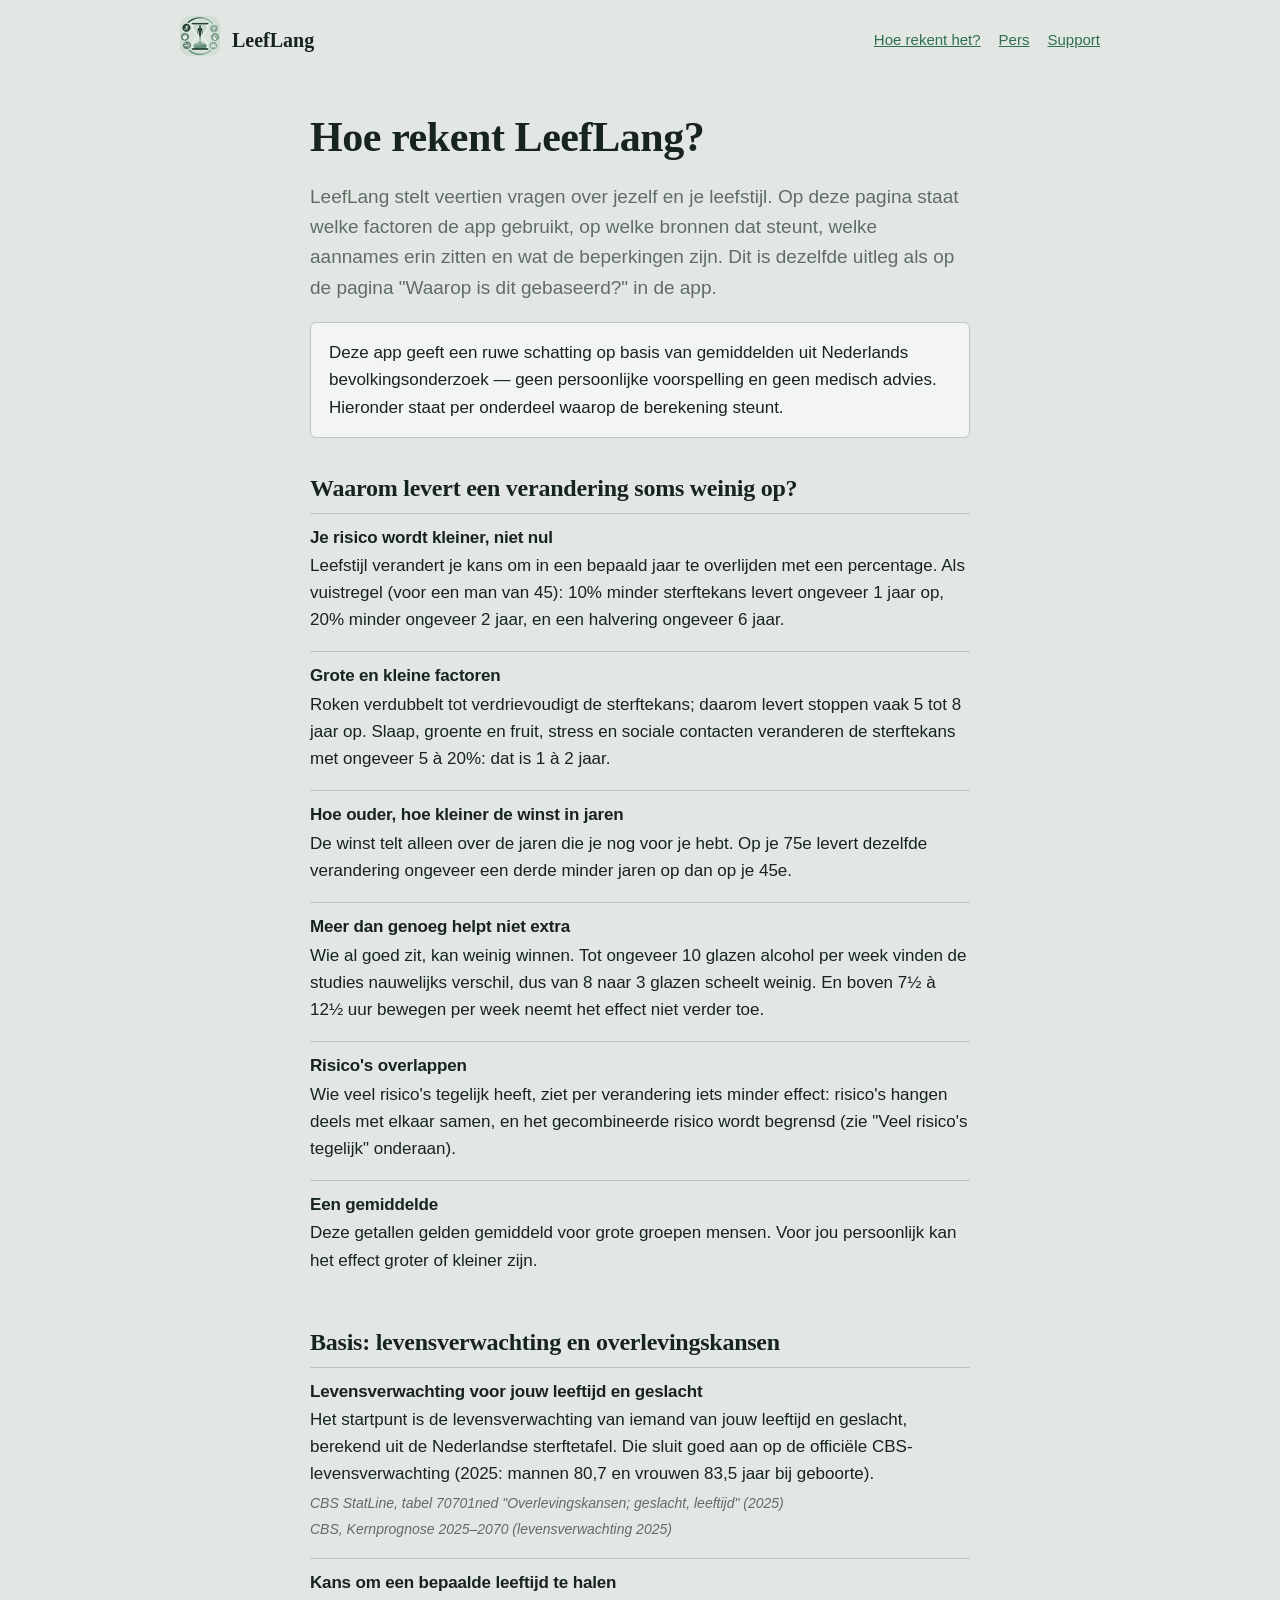
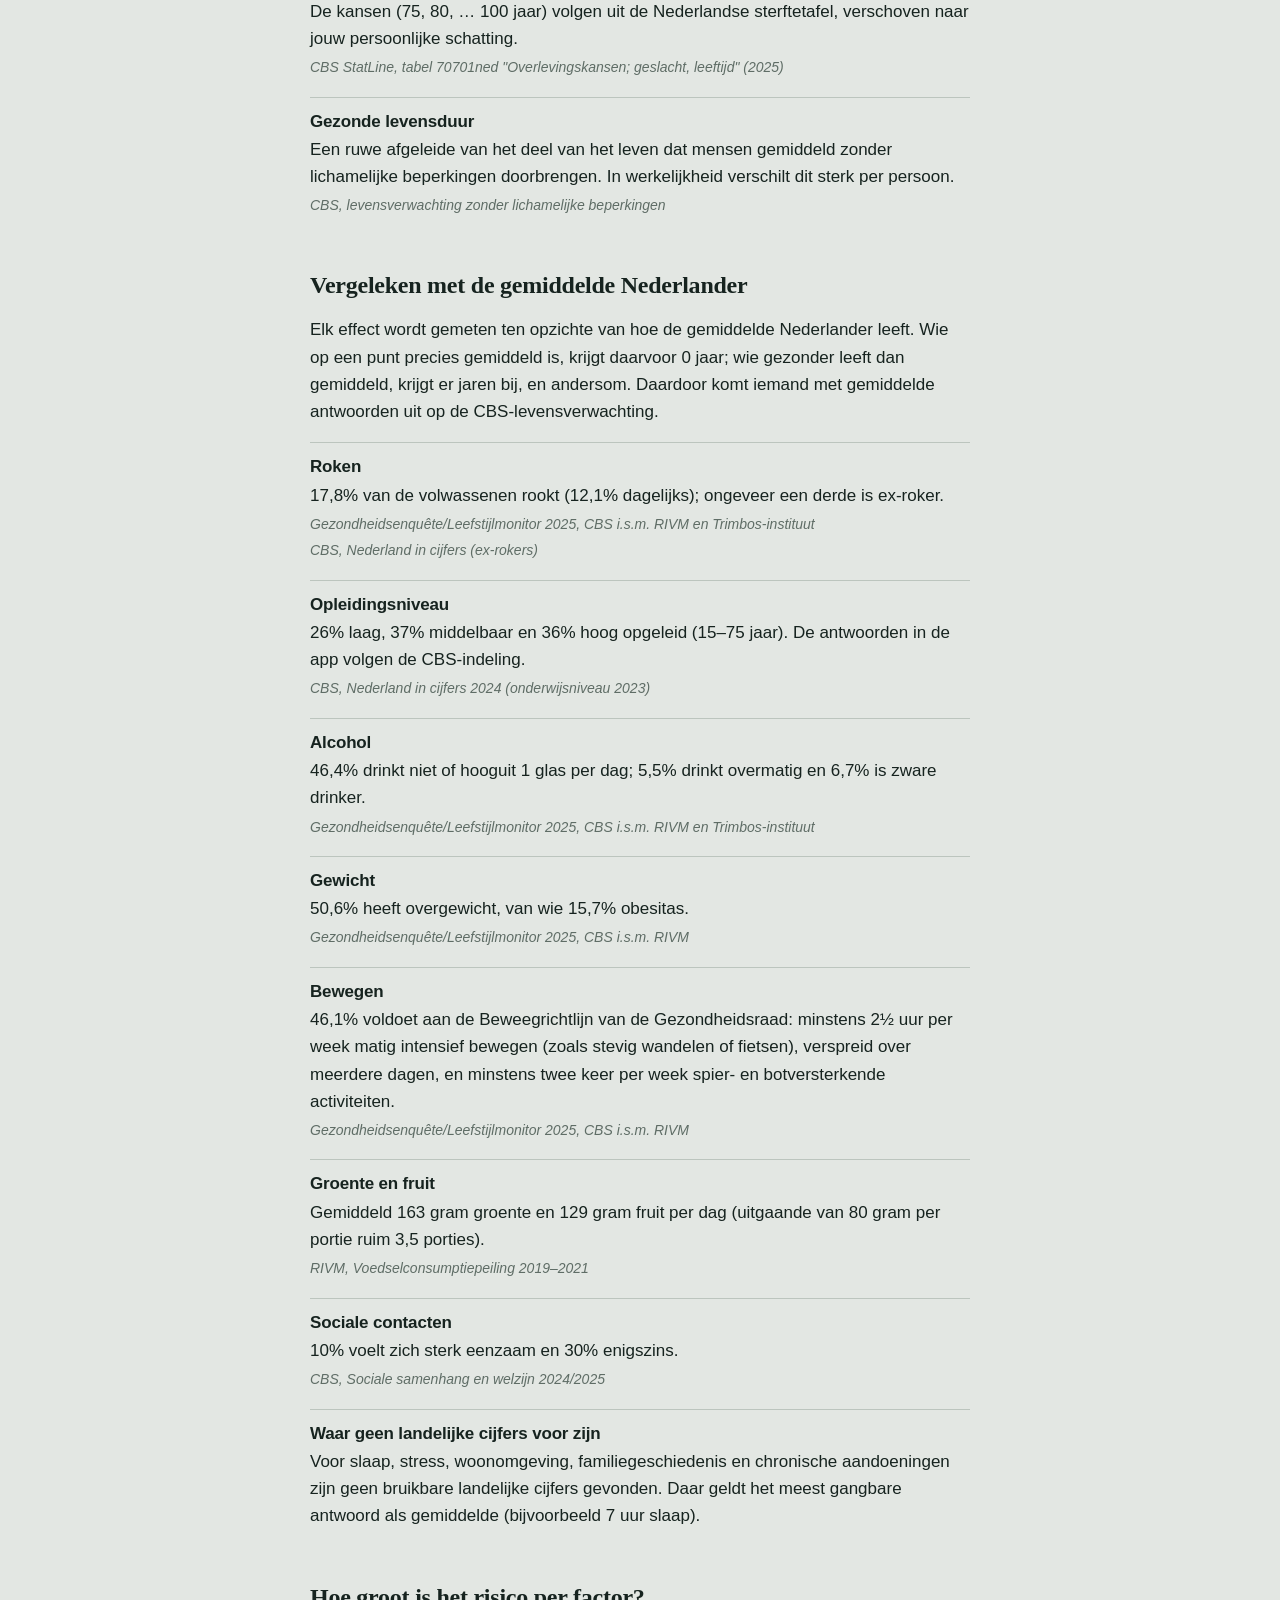
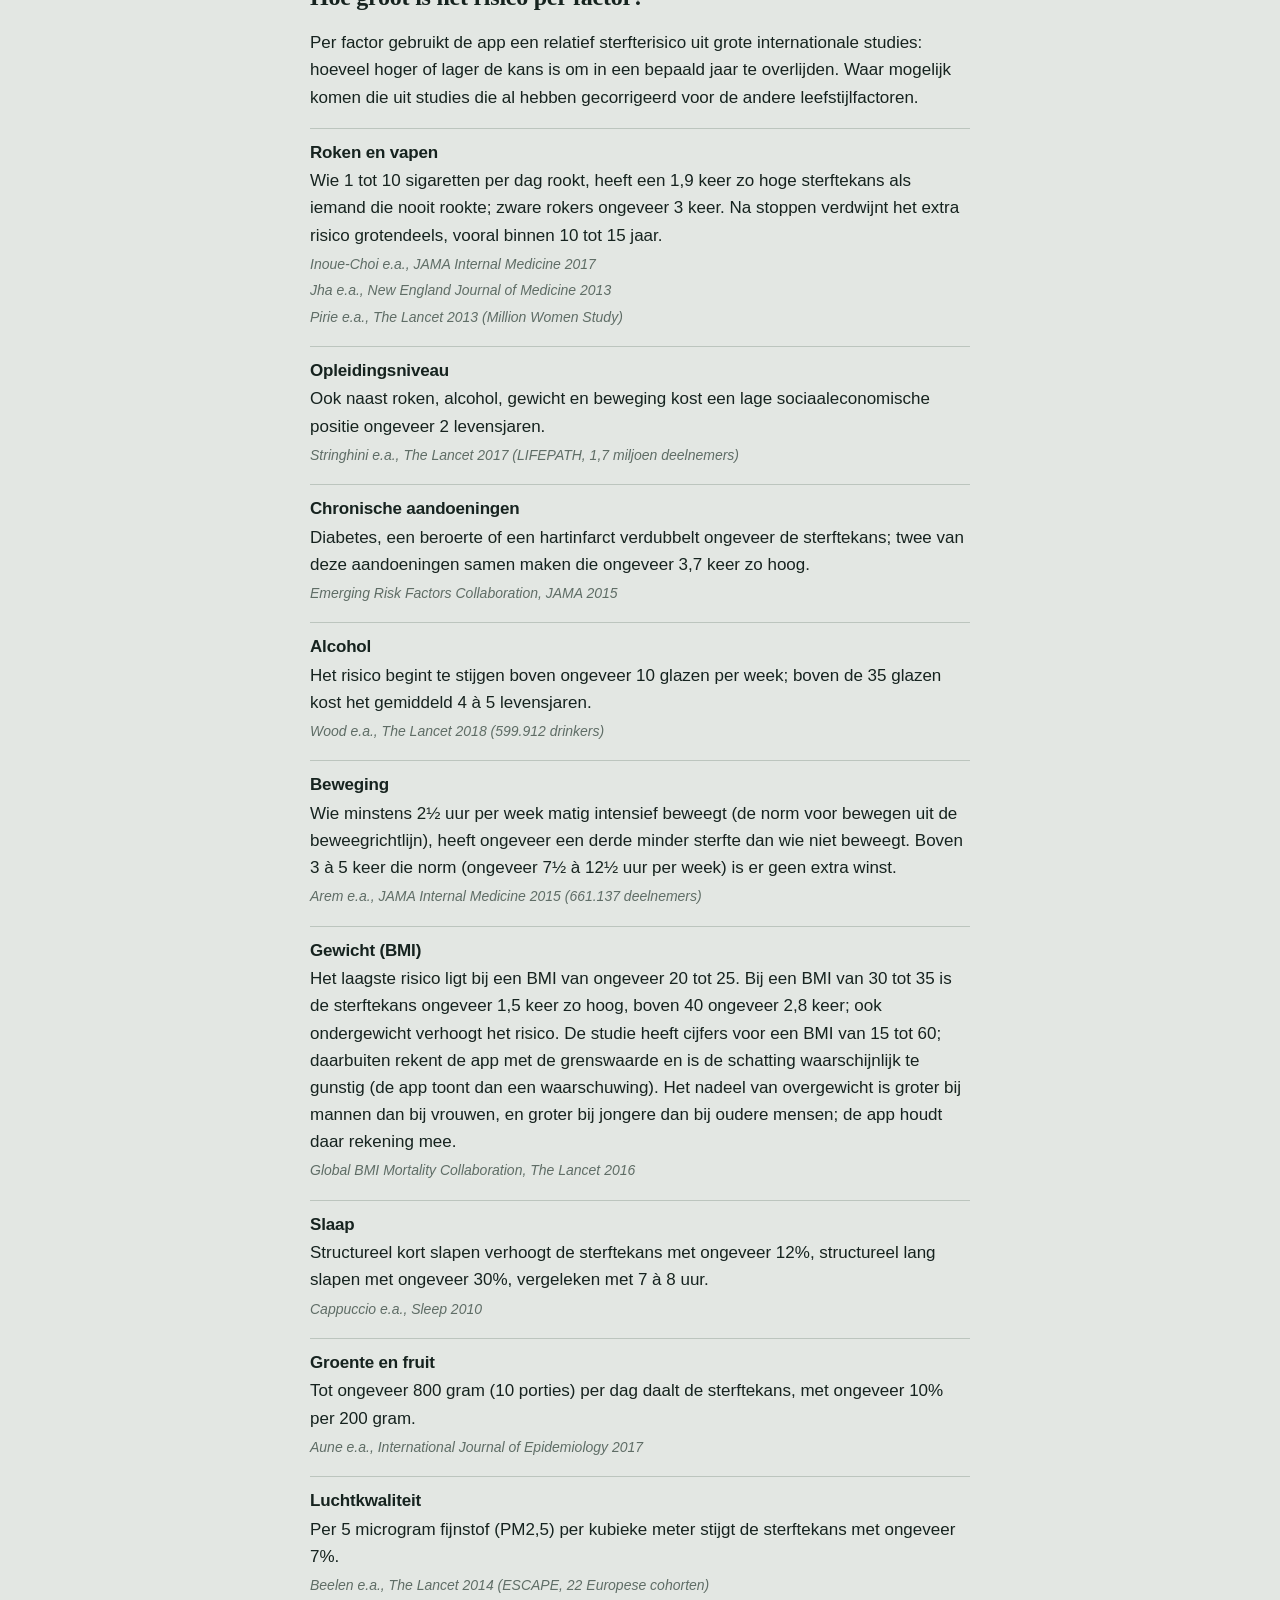
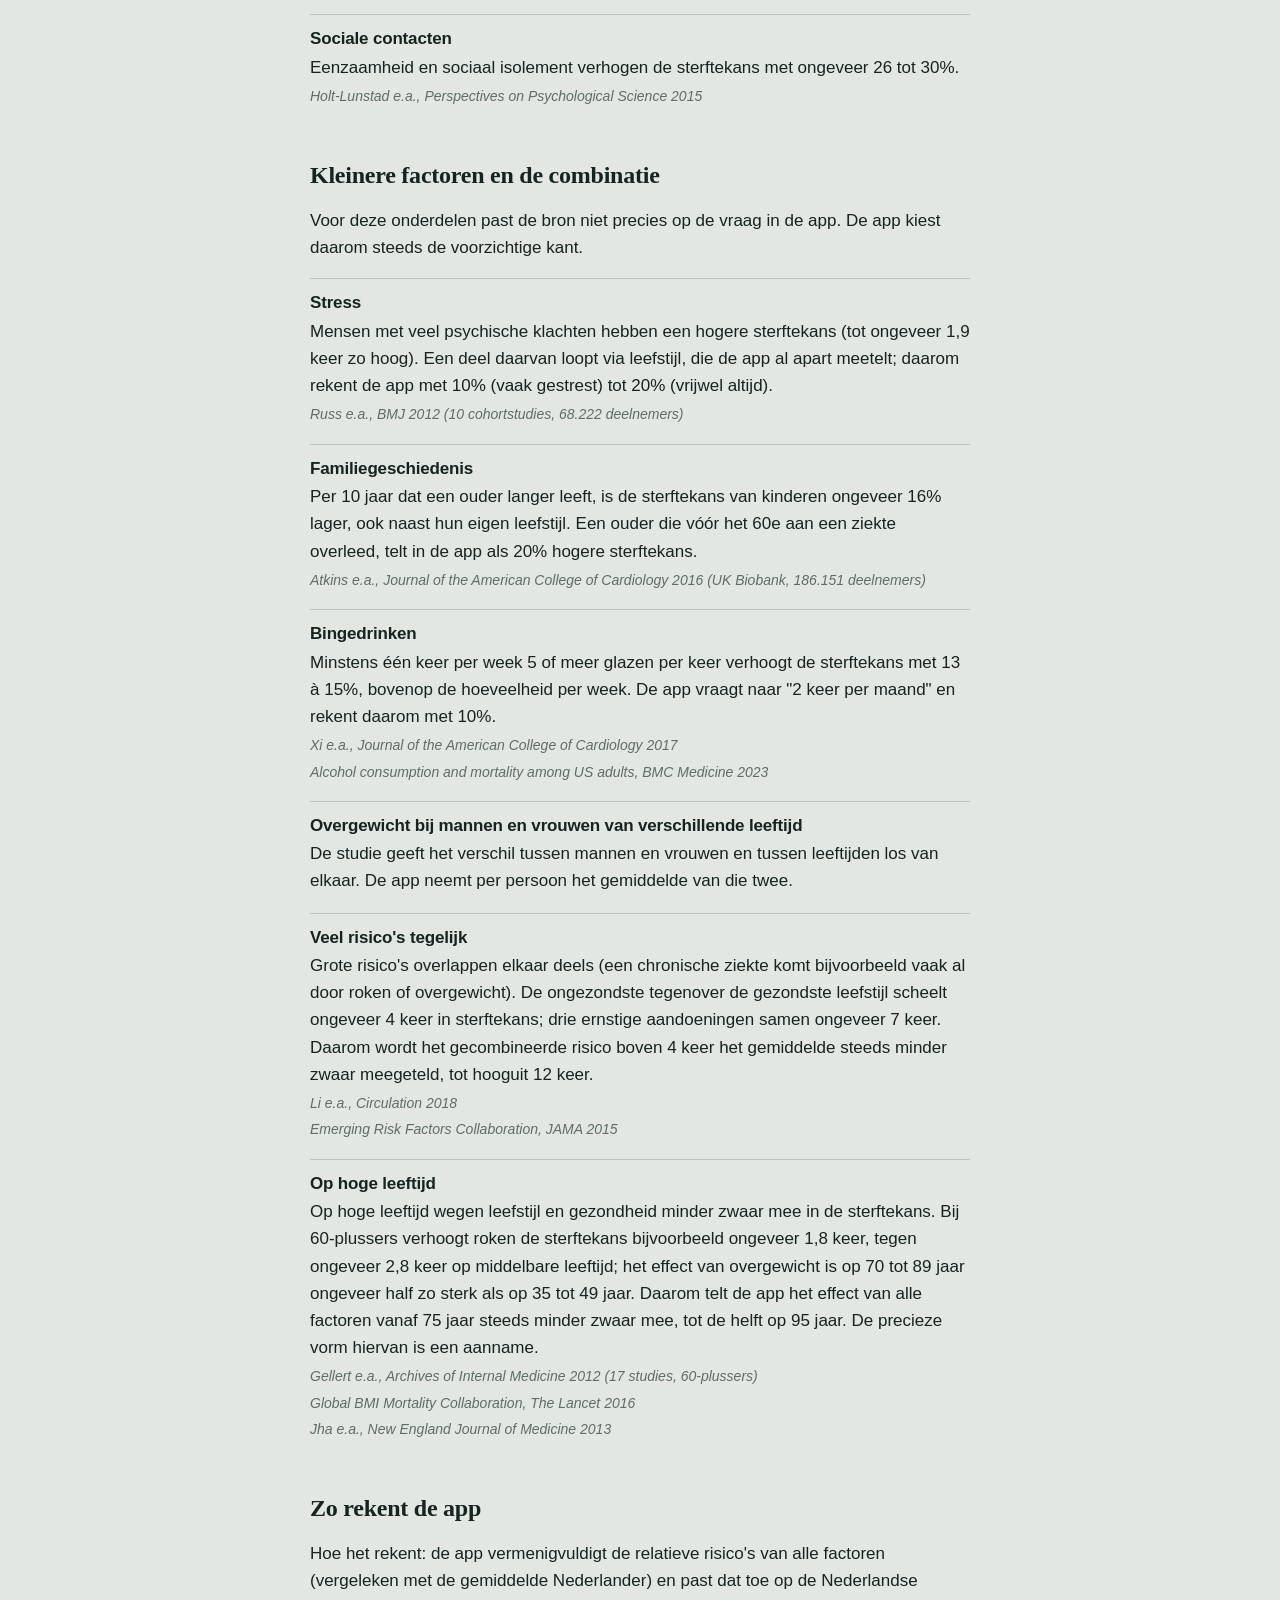
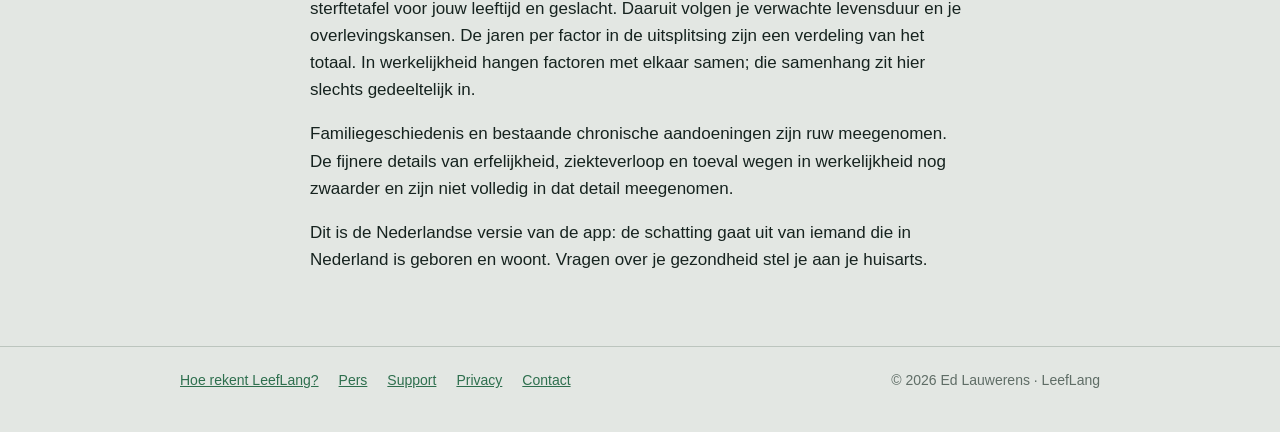
==== berekening.html @ 605c8a36 "Nieuwe getallen (leeftijdsdemping) en beelden Co-Authored-By: Claude Opus 5.5 <noreply@anthropic.com" ====
<!DOCTYPE html>
<html lang="nl">
<head>
<meta charset="utf-8">
<meta name="viewport" content="width=device-width, initial-scale=1">
<title>Hoe rekent LeefLang? — factoren, bronnen en beperkingen</title>
<meta name="description" content="Hoe LeefLang je levensduur schat: de CBS-sterftetafel, relatieve risico's uit grote studies, en de beperkingen van een schatting.">
<meta property="og:type" content="website">
<meta property="og:title" content="Hoe rekent LeefLang? — factoren, bronnen en beperkingen">
<meta property="og:description" content="Hoe LeefLang je levensduur schat: de CBS-sterftetafel, relatieve risico's uit grote studies, en de beperkingen van een schatting.">
<meta property="og:url" content="https://edlauwerens.github.io/leeflang/berekening.html">
<meta property="og:image" content="https://edlauwerens.github.io/leeflang/assets/og.png">
<meta property="og:locale" content="nl_NL">
<meta name="twitter:card" content="summary_large_image">
<link rel="icon" href="assets/favicon.png">
<link rel="apple-touch-icon" href="assets/apple-touch-icon.png">
<link rel="stylesheet" href="style.css">
<!-- Bewust zonder cookies, analyse of externe scripts. -->
</head>
<body>
<div class="wrap"><header class="top">
  <a href="./"><img src="assets/favicon.png" alt=""></a><a class="brand" href="./">LeefLang</a>
  <nav><a href="berekening.html">Hoe rekent het?</a><a href="pers.html">Pers</a><a href="https://edlauwerens.github.io/levensduur-privacy/support.html">Support</a></nav>
</header></div>

<main class="page"><div class="wrap narrow">
  <h1>Hoe rekent LeefLang?</h1>
  <p class="lead">LeefLang stelt veertien vragen over jezelf en je leefstijl. Op deze pagina staat welke factoren de app gebruikt, op welke bronnen dat steunt, welke aannames erin zitten en wat de beperkingen zijn. Dit is dezelfde uitleg als op de pagina "Waarop is dit gebaseerd?" in de app.</p>
  <div class="box">Deze app geeft een ruwe schatting op basis van gemiddelden uit Nederlands bevolkingsonderzoek — geen persoonlijke voorspelling en geen medisch advies. Hieronder staat per onderdeel waarop de berekening steunt.</div>
  
<h2>Waarom levert een verandering soms weinig op?</h2>

<div class="src"><h3>Je risico wordt kleiner, niet nul</h3><p>Leefstijl verandert je kans om in een bepaald jaar te overlijden met een percentage. Als vuistregel (voor een man van 45): 10% minder sterftekans levert ongeveer 1 jaar op, 20% minder ongeveer 2 jaar, en een halvering ongeveer 6 jaar.</p></div>
<div class="src"><h3>Grote en kleine factoren</h3><p>Roken verdubbelt tot verdrievoudigt de sterftekans; daarom levert stoppen vaak 5 tot 8 jaar op. Slaap, groente en fruit, stress en sociale contacten veranderen de sterftekans met ongeveer 5 à 20%: dat is 1 à 2 jaar.</p></div>
<div class="src"><h3>Hoe ouder, hoe kleiner de winst in jaren</h3><p>De winst telt alleen over de jaren die je nog voor je hebt. Op je 75e levert dezelfde verandering ongeveer een derde minder jaren op dan op je 45e.</p></div>
<div class="src"><h3>Meer dan genoeg helpt niet extra</h3><p>Wie al goed zit, kan weinig winnen. Tot ongeveer 10 glazen alcohol per week vinden de studies nauwelijks verschil, dus van 8 naar 3 glazen scheelt weinig. En boven 7½ à 12½ uur bewegen per week neemt het effect niet verder toe.</p></div>
<div class="src"><h3>Risico's overlappen</h3><p>Wie veel risico's tegelijk heeft, ziet per verandering iets minder effect: risico's hangen deels met elkaar samen, en het gecombineerde risico wordt begrensd (zie "Veel risico's tegelijk" onderaan).</p></div>
<div class="src"><h3>Een gemiddelde</h3><p>Deze getallen gelden gemiddeld voor grote groepen mensen. Voor jou persoonlijk kan het effect groter of kleiner zijn.</p></div>

<h2>Basis: levensverwachting en overlevingskansen</h2>

<div class="src"><h3>Levensverwachting voor jouw leeftijd en geslacht</h3><p>Het startpunt is de levensverwachting van iemand van jouw leeftijd en geslacht, berekend uit de Nederlandse sterftetafel. Die sluit goed aan op de officiële CBS-levensverwachting (2025: mannen 80,7 en vrouwen 83,5 jaar bij geboorte).</p><p class="ref">CBS StatLine, tabel 70701ned "Overlevingskansen; geslacht, leeftijd" (2025)</p><p class="ref">CBS, Kernprognose 2025–2070 (levensverwachting 2025)</p></div>
<div class="src"><h3>Kans om een bepaalde leeftijd te halen</h3><p>De kansen (75, 80, … 100 jaar) volgen uit de Nederlandse sterftetafel, verschoven naar jouw persoonlijke schatting.</p><p class="ref">CBS StatLine, tabel 70701ned "Overlevingskansen; geslacht, leeftijd" (2025)</p></div>
<div class="src"><h3>Gezonde levensduur</h3><p>Een ruwe afgeleide van het deel van het leven dat mensen gemiddeld zonder lichamelijke beperkingen doorbrengen. In werkelijkheid verschilt dit sterk per persoon.</p><p class="ref">CBS, levensverwachting zonder lichamelijke beperkingen</p></div>

<h2>Vergeleken met de gemiddelde Nederlander</h2>
<p>Elk effect wordt gemeten ten opzichte van hoe de gemiddelde Nederlander leeft. Wie op een punt precies gemiddeld is, krijgt daarvoor 0 jaar; wie gezonder leeft dan gemiddeld, krijgt er jaren bij, en andersom. Daardoor komt iemand met gemiddelde antwoorden uit op de CBS-levensverwachting.</p>
<div class="src"><h3>Roken</h3><p>17,8% van de volwassenen rookt (12,1% dagelijks); ongeveer een derde is ex-roker.</p><p class="ref">Gezondheidsenquête/Leefstijlmonitor 2025, CBS i.s.m. RIVM en Trimbos-instituut</p><p class="ref">CBS, Nederland in cijfers (ex-rokers)</p></div>
<div class="src"><h3>Opleidingsniveau</h3><p>26% laag, 37% middelbaar en 36% hoog opgeleid (15–75 jaar). De antwoorden in de app volgen de CBS-indeling.</p><p class="ref">CBS, Nederland in cijfers 2024 (onderwijsniveau 2023)</p></div>
<div class="src"><h3>Alcohol</h3><p>46,4% drinkt niet of hooguit 1 glas per dag; 5,5% drinkt overmatig en 6,7% is zware drinker.</p><p class="ref">Gezondheidsenquête/Leefstijlmonitor 2025, CBS i.s.m. RIVM en Trimbos-instituut</p></div>
<div class="src"><h3>Gewicht</h3><p>50,6% heeft overgewicht, van wie 15,7% obesitas.</p><p class="ref">Gezondheidsenquête/Leefstijlmonitor 2025, CBS i.s.m. RIVM</p></div>
<div class="src"><h3>Bewegen</h3><p>46,1% voldoet aan de Beweegrichtlijn van de Gezondheidsraad: minstens 2½ uur per week matig intensief bewegen (zoals stevig wandelen of fietsen), verspreid over meerdere dagen, en minstens twee keer per week spier- en botversterkende activiteiten.</p><p class="ref">Gezondheidsenquête/Leefstijlmonitor 2025, CBS i.s.m. RIVM</p></div>
<div class="src"><h3>Groente en fruit</h3><p>Gemiddeld 163 gram groente en 129 gram fruit per dag (uitgaande van 80 gram per portie ruim 3,5 porties).</p><p class="ref">RIVM, Voedselconsumptiepeiling 2019–2021</p></div>
<div class="src"><h3>Sociale contacten</h3><p>10% voelt zich sterk eenzaam en 30% enigszins.</p><p class="ref">CBS, Sociale samenhang en welzijn 2024/2025</p></div>
<div class="src"><h3>Waar geen landelijke cijfers voor zijn</h3><p>Voor slaap, stress, woonomgeving, familiegeschiedenis en chronische aandoeningen zijn geen bruikbare landelijke cijfers gevonden. Daar geldt het meest gangbare antwoord als gemiddelde (bijvoorbeeld 7 uur slaap).</p></div>

<h2>Hoe groot is het risico per factor?</h2>
<p>Per factor gebruikt de app een relatief sterfterisico uit grote internationale studies: hoeveel hoger of lager de kans is om in een bepaald jaar te overlijden. Waar mogelijk komen die uit studies die al hebben gecorrigeerd voor de andere leefstijlfactoren.</p>
<div class="src"><h3>Roken en vapen</h3><p>Wie 1 tot 10 sigaretten per dag rookt, heeft een 1,9 keer zo hoge sterftekans als iemand die nooit rookte; zware rokers ongeveer 3 keer. Na stoppen verdwijnt het extra risico grotendeels, vooral binnen 10 tot 15 jaar.</p><p class="ref">Inoue-Choi e.a., JAMA Internal Medicine 2017</p><p class="ref">Jha e.a., New England Journal of Medicine 2013</p><p class="ref">Pirie e.a., The Lancet 2013 (Million Women Study)</p></div>
<div class="src"><h3>Opleidingsniveau</h3><p>Ook naast roken, alcohol, gewicht en beweging kost een lage sociaaleconomische positie ongeveer 2 levensjaren.</p><p class="ref">Stringhini e.a., The Lancet 2017 (LIFEPATH, 1,7 miljoen deelnemers)</p></div>
<div class="src"><h3>Chronische aandoeningen</h3><p>Diabetes, een beroerte of een hartinfarct verdubbelt ongeveer de sterftekans; twee van deze aandoeningen samen maken die ongeveer 3,7 keer zo hoog.</p><p class="ref">Emerging Risk Factors Collaboration, JAMA 2015</p></div>
<div class="src"><h3>Alcohol</h3><p>Het risico begint te stijgen boven ongeveer 10 glazen per week; boven de 35 glazen kost het gemiddeld 4 à 5 levensjaren.</p><p class="ref">Wood e.a., The Lancet 2018 (599.912 drinkers)</p></div>
<div class="src"><h3>Beweging</h3><p>Wie minstens 2½ uur per week matig intensief beweegt (de norm voor bewegen uit de beweegrichtlijn), heeft ongeveer een derde minder sterfte dan wie niet beweegt. Boven 3 à 5 keer die norm (ongeveer 7½ à 12½ uur per week) is er geen extra winst.</p><p class="ref">Arem e.a., JAMA Internal Medicine 2015 (661.137 deelnemers)</p></div>
<div class="src"><h3>Gewicht (BMI)</h3><p>Het laagste risico ligt bij een BMI van ongeveer 20 tot 25. Bij een BMI van 30 tot 35 is de sterftekans ongeveer 1,5 keer zo hoog, boven 40 ongeveer 2,8 keer; ook ondergewicht verhoogt het risico. De studie heeft cijfers voor een BMI van 15 tot 60; daarbuiten rekent de app met de grenswaarde en is de schatting waarschijnlijk te gunstig (de app toont dan een waarschuwing). Het nadeel van overgewicht is groter bij mannen dan bij vrouwen, en groter bij jongere dan bij oudere mensen; de app houdt daar rekening mee.</p><p class="ref">Global BMI Mortality Collaboration, The Lancet 2016</p></div>
<div class="src"><h3>Slaap</h3><p>Structureel kort slapen verhoogt de sterftekans met ongeveer 12%, structureel lang slapen met ongeveer 30%, vergeleken met 7 à 8 uur.</p><p class="ref">Cappuccio e.a., Sleep 2010</p></div>
<div class="src"><h3>Groente en fruit</h3><p>Tot ongeveer 800 gram (10 porties) per dag daalt de sterftekans, met ongeveer 10% per 200 gram.</p><p class="ref">Aune e.a., International Journal of Epidemiology 2017</p></div>
<div class="src"><h3>Luchtkwaliteit</h3><p>Per 5 microgram fijnstof (PM2,5) per kubieke meter stijgt de sterftekans met ongeveer 7%.</p><p class="ref">Beelen e.a., The Lancet 2014 (ESCAPE, 22 Europese cohorten)</p></div>
<div class="src"><h3>Sociale contacten</h3><p>Eenzaamheid en sociaal isolement verhogen de sterftekans met ongeveer 26 tot 30%.</p><p class="ref">Holt-Lunstad e.a., Perspectives on Psychological Science 2015</p></div>

<h2>Kleinere factoren en de combinatie</h2>
<p>Voor deze onderdelen past de bron niet precies op de vraag in de app. De app kiest daarom steeds de voorzichtige kant.</p>
<div class="src"><h3>Stress</h3><p>Mensen met veel psychische klachten hebben een hogere sterftekans (tot ongeveer 1,9 keer zo hoog). Een deel daarvan loopt via leefstijl, die de app al apart meetelt; daarom rekent de app met 10% (vaak gestrest) tot 20% (vrijwel altijd).</p><p class="ref">Russ e.a., BMJ 2012 (10 cohortstudies, 68.222 deelnemers)</p></div>
<div class="src"><h3>Familiegeschiedenis</h3><p>Per 10 jaar dat een ouder langer leeft, is de sterftekans van kinderen ongeveer 16% lager, ook naast hun eigen leefstijl. Een ouder die vóór het 60e aan een ziekte overleed, telt in de app als 20% hogere sterftekans.</p><p class="ref">Atkins e.a., Journal of the American College of Cardiology 2016 (UK Biobank, 186.151 deelnemers)</p></div>
<div class="src"><h3>Bingedrinken</h3><p>Minstens één keer per week 5 of meer glazen per keer verhoogt de sterftekans met 13 à 15%, bovenop de hoeveelheid per week. De app vraagt naar "2 keer per maand" en rekent daarom met 10%.</p><p class="ref">Xi e.a., Journal of the American College of Cardiology 2017</p><p class="ref">Alcohol consumption and mortality among US adults, BMC Medicine 2023</p></div>
<div class="src"><h3>Overgewicht bij mannen en vrouwen van verschillende leeftijd</h3><p>De studie geeft het verschil tussen mannen en vrouwen en tussen leeftijden los van elkaar. De app neemt per persoon het gemiddelde van die twee.</p></div>
<div class="src"><h3>Veel risico's tegelijk</h3><p>Grote risico's overlappen elkaar deels (een chronische ziekte komt bijvoorbeeld vaak al door roken of overgewicht). De ongezondste tegenover de gezondste leefstijl scheelt ongeveer 4 keer in sterftekans; drie ernstige aandoeningen samen ongeveer 7 keer. Daarom wordt het gecombineerde risico boven 4 keer het gemiddelde steeds minder zwaar meegeteld, tot hooguit 12 keer.</p><p class="ref">Li e.a., Circulation 2018</p><p class="ref">Emerging Risk Factors Collaboration, JAMA 2015</p></div>
<div class="src"><h3>Op hoge leeftijd</h3><p>Op hoge leeftijd wegen leefstijl en gezondheid minder zwaar mee in de sterftekans. Bij 60-plussers verhoogt roken de sterftekans bijvoorbeeld ongeveer 1,8 keer, tegen ongeveer 2,8 keer op middelbare leeftijd; het effect van overgewicht is op 70 tot 89 jaar ongeveer half zo sterk als op 35 tot 49 jaar. Daarom telt de app het effect van alle factoren vanaf 75 jaar steeds minder zwaar mee, tot de helft op 95 jaar. De precieze vorm hiervan is een aanname.</p><p class="ref">Gellert e.a., Archives of Internal Medicine 2012 (17 studies, 60-plussers)</p><p class="ref">Global BMI Mortality Collaboration, The Lancet 2016</p><p class="ref">Jha e.a., New England Journal of Medicine 2013</p></div>
  <h2>Zo rekent de app</h2>
  <p>Hoe het rekent: de app vermenigvuldigt de relatieve risico's van alle factoren (vergeleken met de gemiddelde Nederlander) en past dat toe op de Nederlandse sterftetafel voor jouw leeftijd en geslacht. Daaruit volgen je verwachte levensduur en je overlevingskansen. De jaren per factor in de uitsplitsing zijn een verdeling van het totaal. In werkelijkheid hangen factoren met elkaar samen; die samenhang zit hier slechts gedeeltelijk in.</p>
  <p>Familiegeschiedenis en bestaande chronische aandoeningen zijn ruw meegenomen. De fijnere details van erfelijkheid, ziekteverloop en toeval wegen in werkelijkheid nog zwaarder en zijn niet volledig in dat detail meegenomen.</p>
  <p>Dit is de Nederlandse versie van de app: de schatting gaat uit van iemand die in Nederland is geboren en woont. Vragen over je gezondheid stel je aan je huisarts.</p>
</div></main>
<footer><div class="wrap">
  <a href="berekening.html">Hoe rekent LeefLang?</a>
  <a href="pers.html">Pers</a>
  <a href="https://edlauwerens.github.io/levensduur-privacy/support.html">Support</a>
  <a href="https://edlauwerens.github.io/levensduur-privacy/">Privacy</a>
  <a href="mailto:edsoftinfo@icloud.com">Contact</a>
  <span class="copy">© 2026 Ed Lauwerens · LeefLang</span>
</div></footer>
</body>
</html>
---- style.css ----
:root{--paper:#E3E7E3;--surface:#F3F5F2;--ink:#16231F;--muted:#5F6D66;--line:#BCC5BE;--gain:#2E6F4E;--lived:#1F4D38;--on-dark:#E3E7E3;--on-dark-muted:#A9C4B5}
@media (prefers-color-scheme:dark){:root{--paper:#16231F;--surface:#1D2C27;--ink:#E3E7E3;--muted:#A9B6AF;--line:#34463F;--gain:#7FC0A0;--lived:#163A2A}}
*{box-sizing:border-box}
html,body{margin:0;background:var(--paper);color:var(--ink)}
body{font-family:-apple-system,BlinkMacSystemFont,"Helvetica Neue",Roboto,Arial,sans-serif;font-size:17px;line-height:1.6}
a{color:var(--gain)}
h1,h2,h3{font-family:Georgia,"Noto Serif",serif;font-weight:600;letter-spacing:-.01em;line-height:1.2}
.wrap{max-width:960px;margin:0 auto;padding:0 20px}
.narrow{max-width:700px}
header.top{display:flex;align-items:center;gap:12px;padding:16px 0}
header.top img{width:40px;height:40px;border-radius:10px}
header.top a.brand{font-family:Georgia,serif;font-weight:600;font-size:20px;color:var(--ink);text-decoration:none}
header.top nav{margin-left:auto;display:flex;gap:18px;font-size:15px}
header.top nav a{white-space:nowrap}
@media (max-width:480px){header.top{flex-wrap:wrap;row-gap:6px}header.top nav{margin-left:0;width:100%;gap:16px;font-size:14px}}
.hero{background:var(--lived);color:var(--on-dark)}
.hero .wrap{display:grid;grid-template-columns:1.1fr .9fr;gap:40px;align-items:center;padding-top:56px;padding-bottom:56px}
.hero h1{font-size:clamp(36px,6vw,58px);margin:0 0 10px;color:var(--on-dark)}
.hero p.lede{font-size:20px;color:var(--on-dark-muted);margin:0 0 26px;max-width:32ch}
.hero img.logo{width:92px;height:92px;border-radius:22px;margin-bottom:18px}
.hero .phone{justify-self:center;width:min(300px,100%);border-radius:28px;box-shadow:0 20px 50px rgba(0,0,0,.35)}
.btn{display:inline-block;background:var(--on-dark);color:var(--lived);font-weight:600;padding:14px 22px;border-radius:12px;text-decoration:none}
.btn.soon{background:transparent;color:var(--on-dark);border:1.5px solid var(--on-dark-muted);cursor:default}
.note{font-size:14px;color:var(--on-dark-muted);margin-top:12px}
section.features .wrap{padding-top:56px;padding-bottom:24px}
.feature{display:grid;grid-template-columns:1fr 1fr;gap:40px;align-items:center;margin-bottom:56px}
.feature:nth-child(even) .shot{order:-1}
.feature h2{font-size:30px;margin:0 0 10px}
.feature p{color:var(--muted);margin:0}
.feature .shot{justify-self:center;width:min(280px,100%);border-radius:24px;box-shadow:0 12px 36px rgba(22,35,31,.18)}
.band{background:var(--surface);border-top:1px solid var(--line);border-bottom:1px solid var(--line)}
.band .wrap{padding-top:40px;padding-bottom:40px}
.band h2{margin-top:0}
.grid3{display:grid;grid-template-columns:repeat(3,1fr);gap:24px}
.grid3 h3{margin:0 0 6px;font-size:19px}
.grid3 p{margin:0;color:var(--muted);font-size:16px}
main.page{padding:24px 0 56px}
main.page h1{font-size:clamp(30px,5vw,42px);margin:8px 0 12px}
main.page h2{font-size:24px;margin:36px 0 10px}
.lead{font-size:19px;color:var(--muted)}
.src{border-top:1px solid var(--line);padding:14px 0}
.src h3{font-family:inherit;font-size:17px;margin:0 0 4px}
.src p{margin:0 0 4px}
.src .ref{font-size:14px;color:var(--muted);font-style:italic}
.box{background:var(--surface);border:1px solid var(--line);border-radius:6px;padding:16px 18px;margin:18px 0}
table.facts{border-collapse:collapse;width:100%}
table.facts td{border-top:1px solid var(--line);padding:9px 8px 9px 0;vertical-align:top}
table.facts td:first-child{color:var(--muted);width:38%}
.downloads{display:grid;grid-template-columns:repeat(auto-fill,minmax(150px,1fr));gap:16px;margin-top:12px}
.downloads a{display:block;text-decoration:none;color:var(--ink);font-size:14px}
.downloads img{width:100%;border-radius:12px;border:1px solid var(--line);background:var(--surface)}
footer{border-top:1px solid var(--line);color:var(--muted);font-size:14px}
footer .wrap{padding-top:22px;padding-bottom:40px;display:flex;flex-wrap:wrap;gap:8px 20px}
footer .copy{margin-left:auto}
@media (max-width:760px){
  header.top nav{gap:12px;font-size:14px}
  .hero .wrap{grid-template-columns:1fr;padding-top:36px;padding-bottom:40px}
  .hero .phone{width:min(240px,80%)}
  .feature{grid-template-columns:1fr;gap:20px}
  .feature:nth-child(even) .shot{order:0}
  .grid3{grid-template-columns:1fr}
  footer .copy{margin-left:0}
}
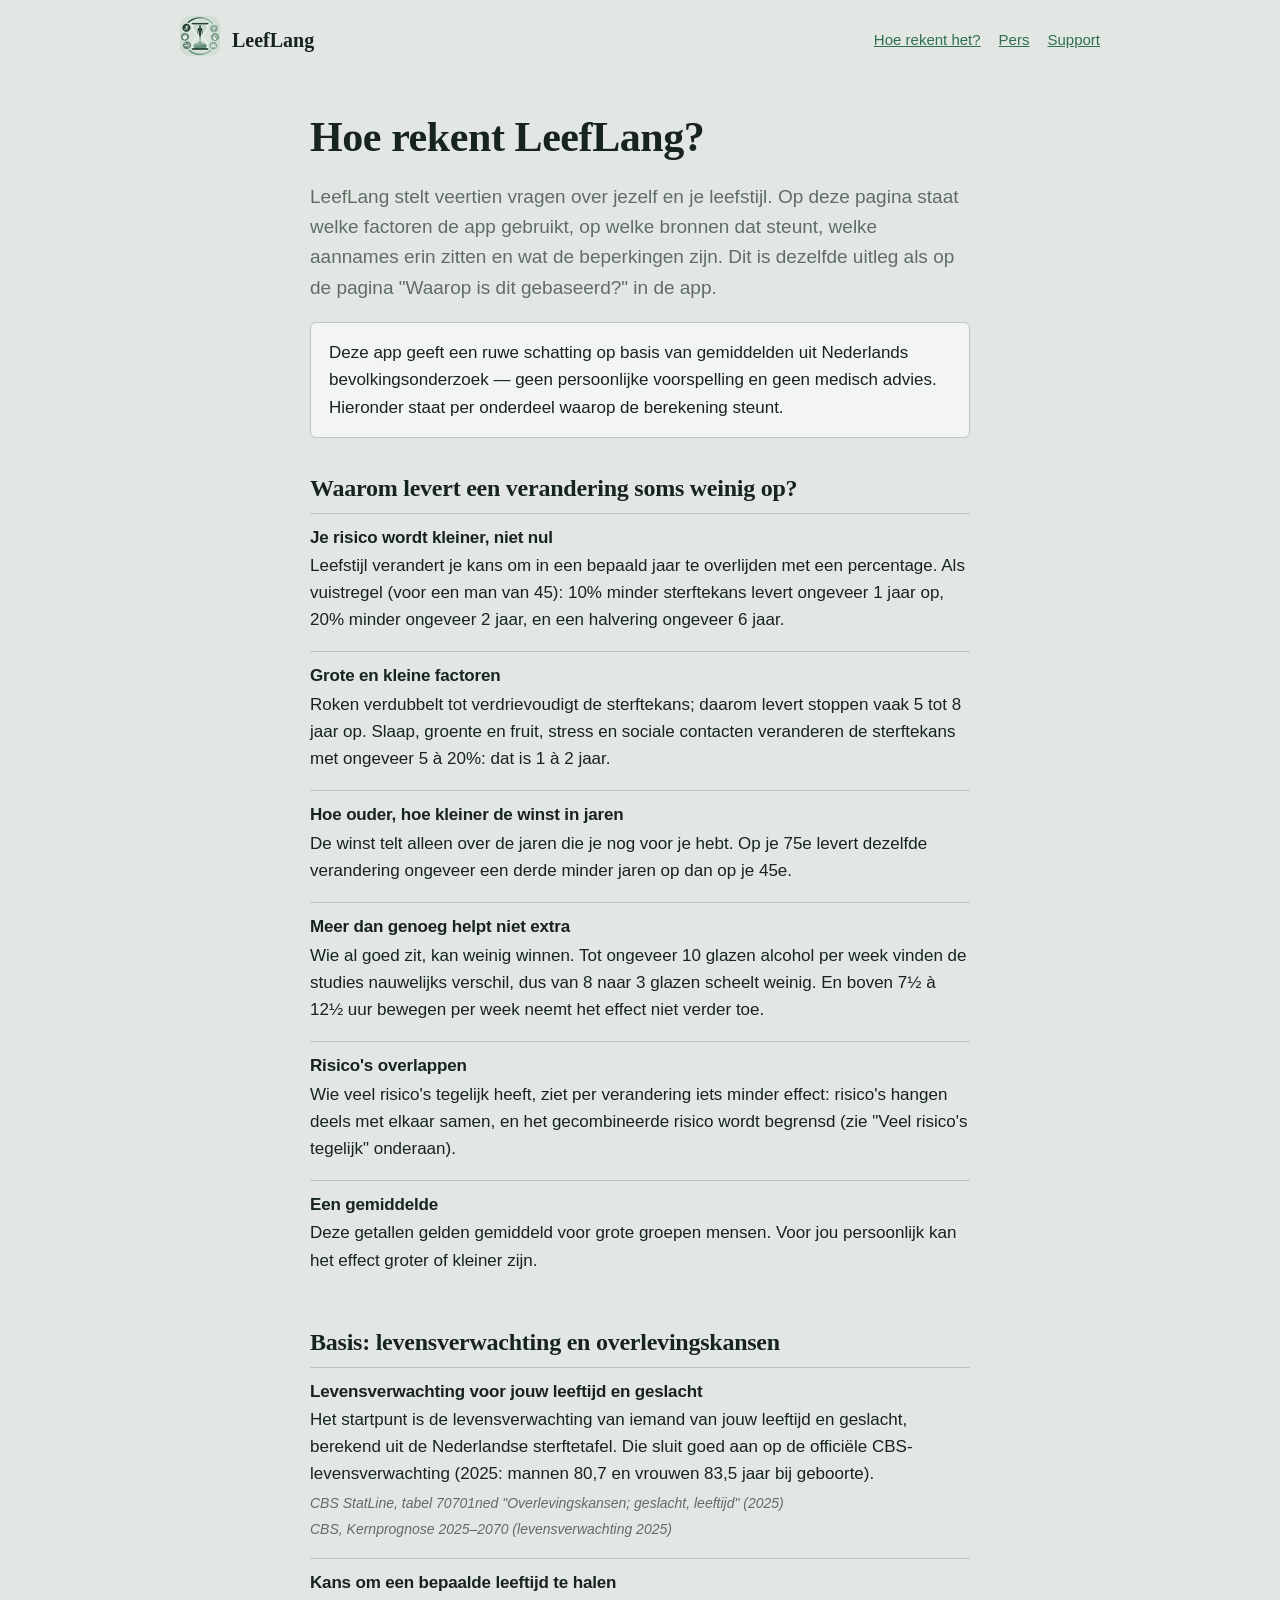
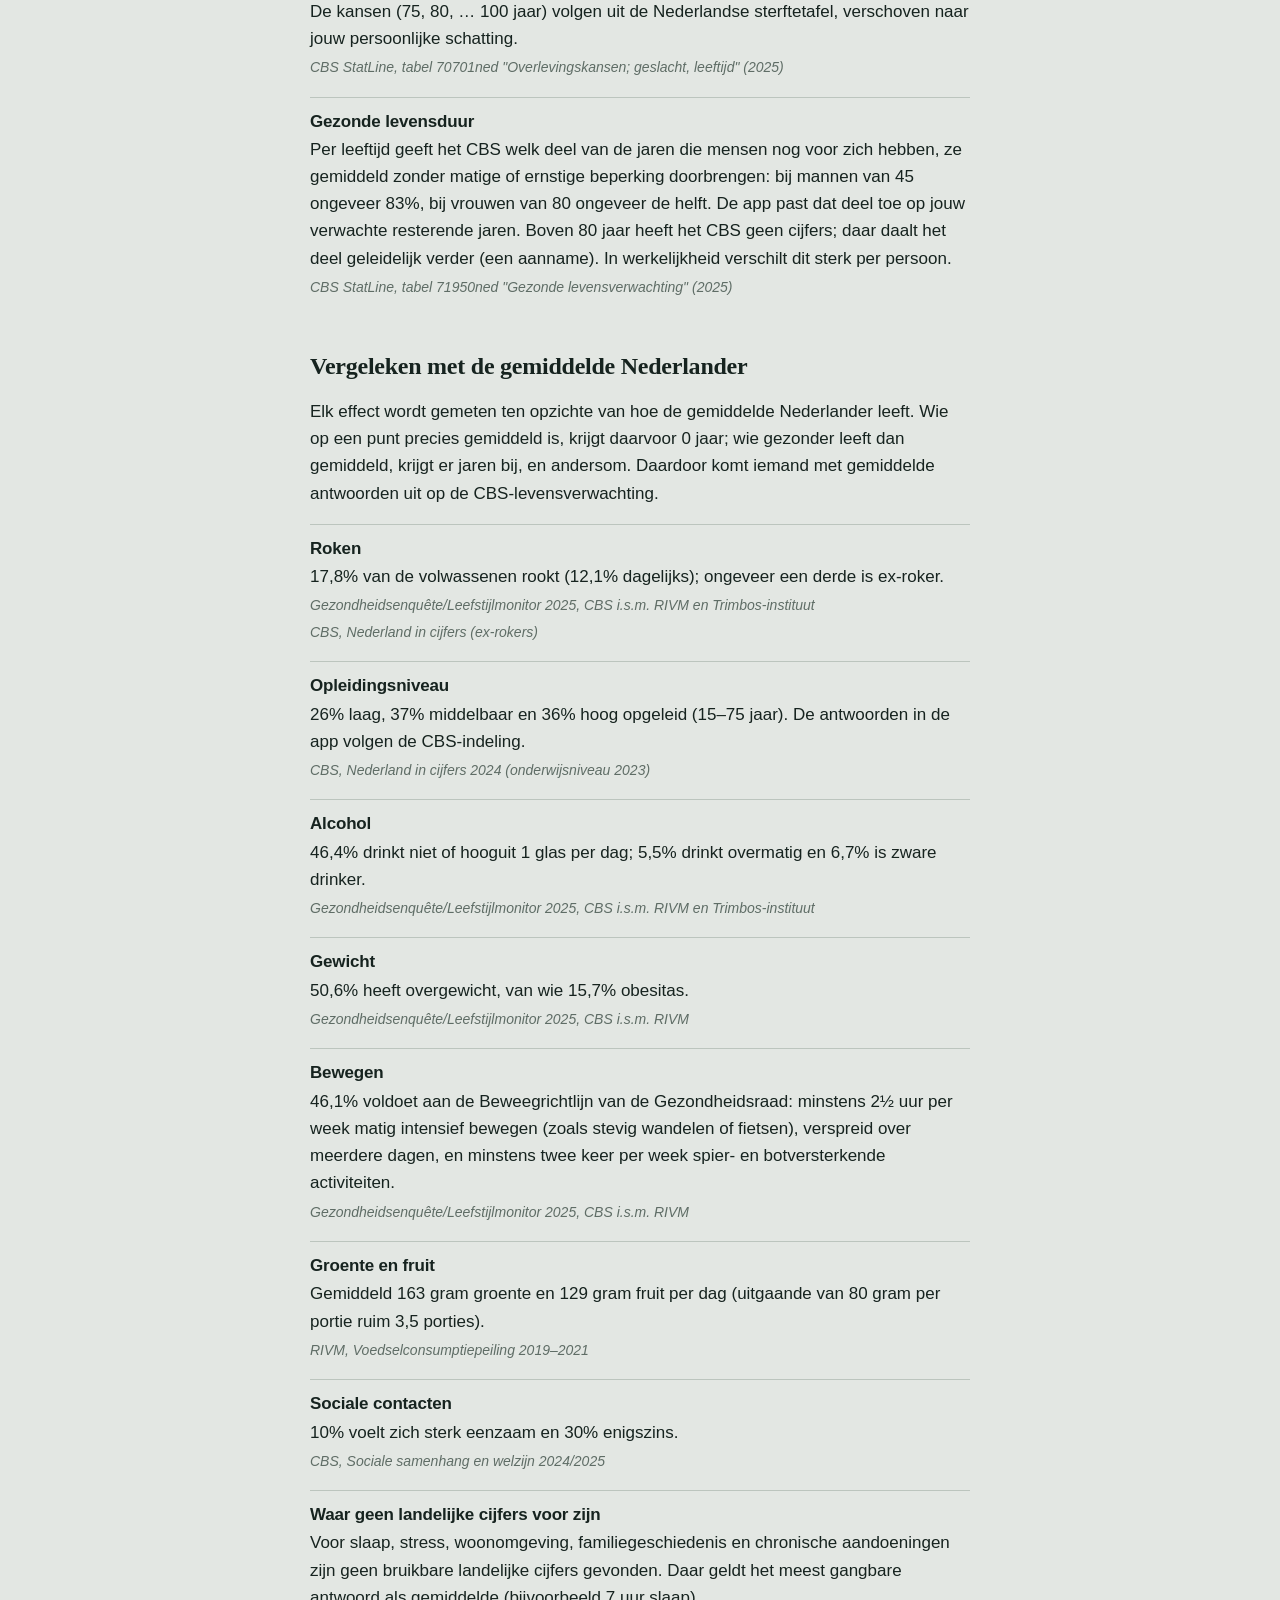
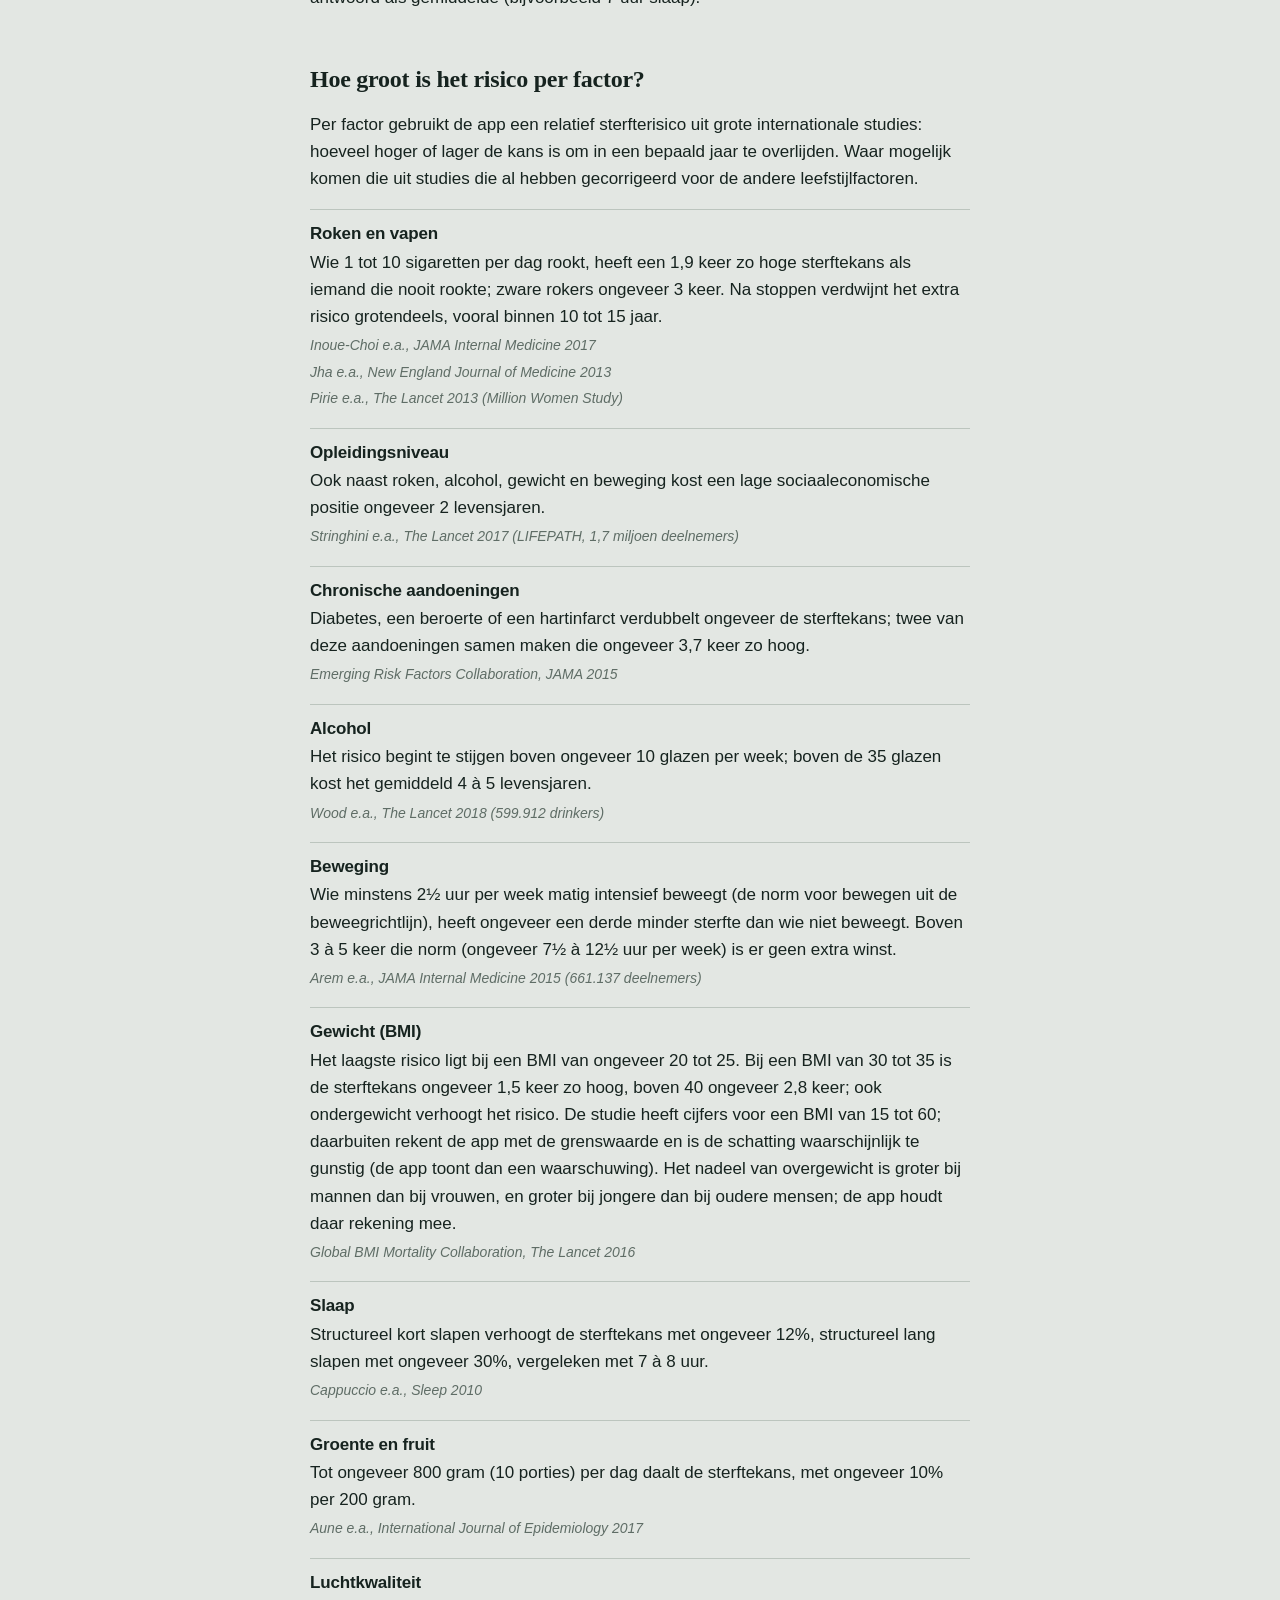
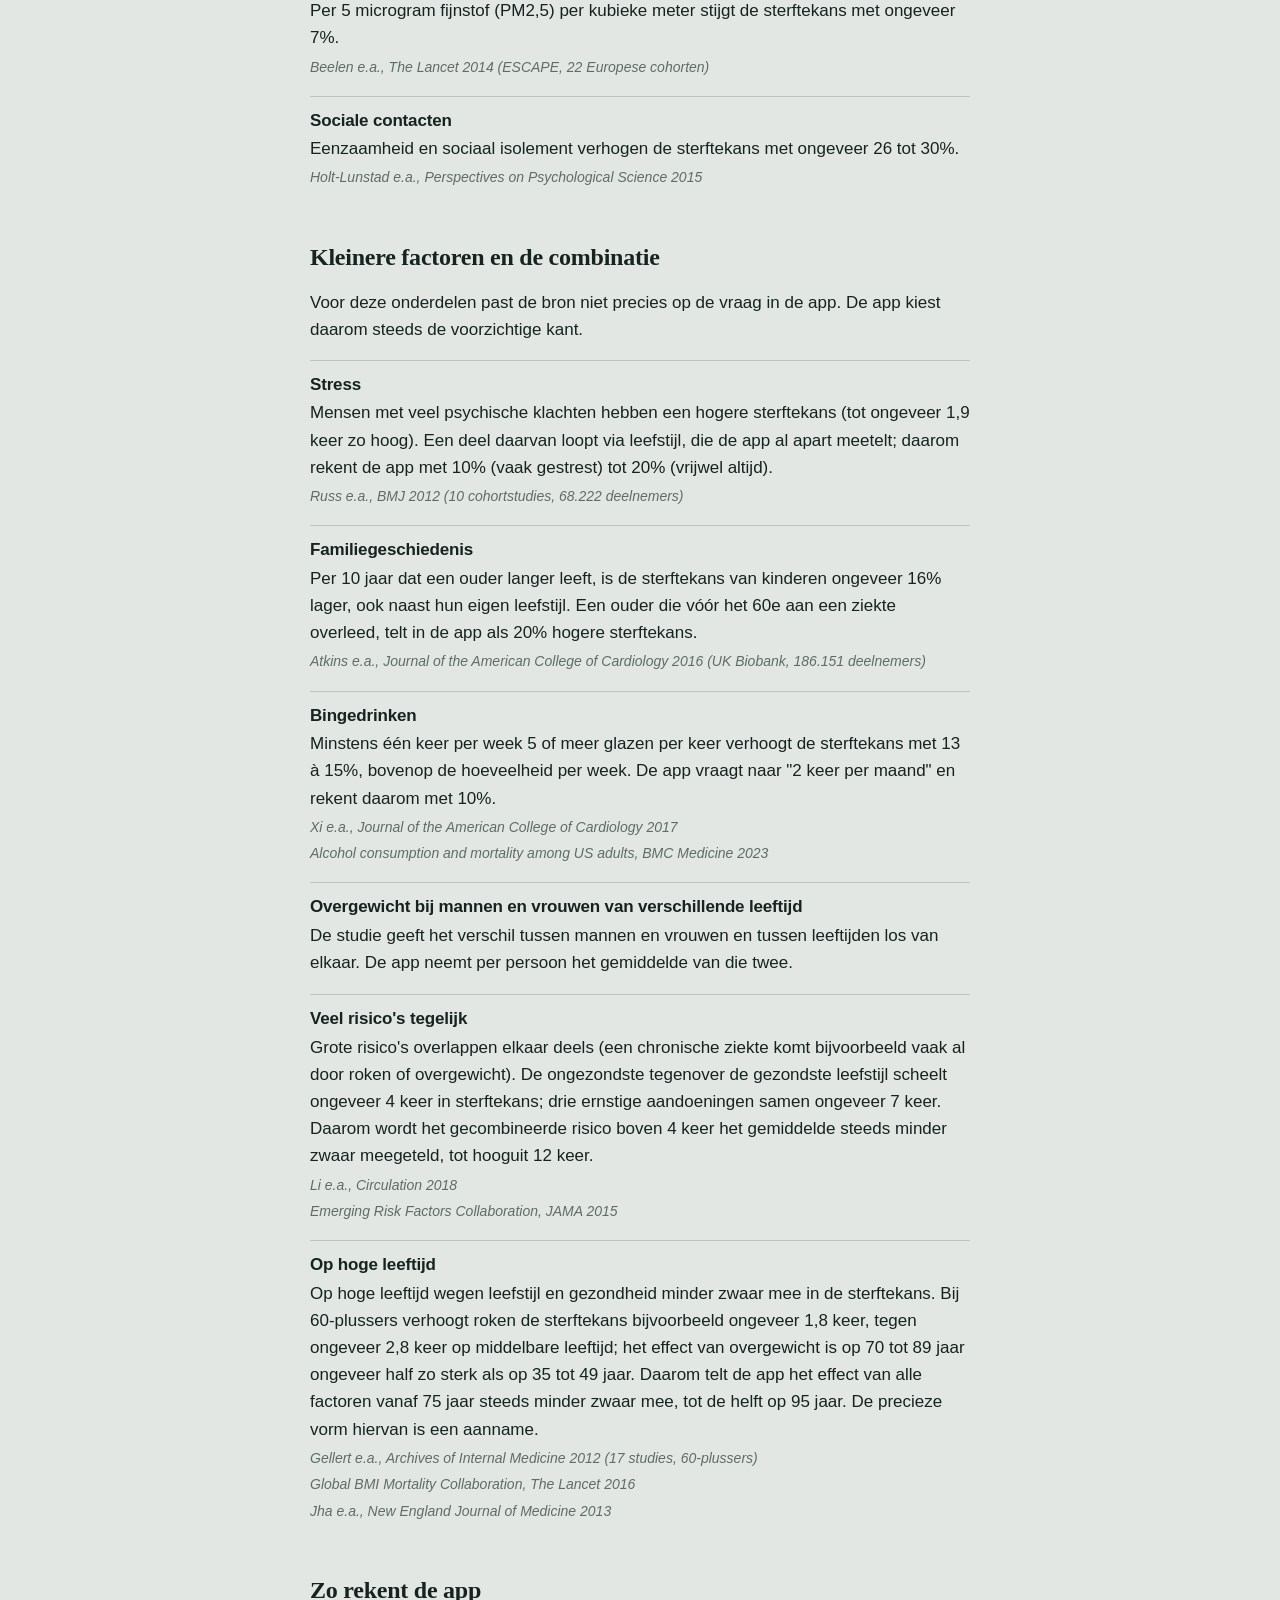
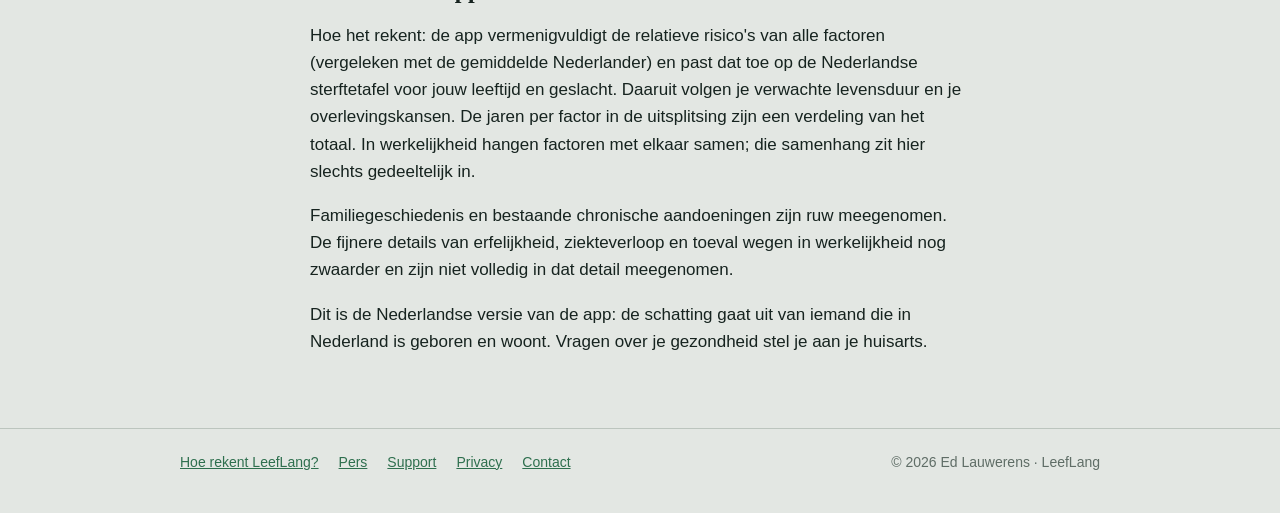
==== commit ad64f534: "Rekenpagina: gezonde levensduur per leeftijd Co-Authored-By: Claude Opus 5.5 <noreply@anthropic.com>" ====
--- a/berekening.html
+++ b/berekening.html
@@ -41,7 +41,7 @@
 
 <div class="src"><h3>Levensverwachting voor jouw leeftijd en geslacht</h3><p>Het startpunt is de levensverwachting van iemand van jouw leeftijd en geslacht, berekend uit de Nederlandse sterftetafel. Die sluit goed aan op de officiële CBS-levensverwachting (2025: mannen 80,7 en vrouwen 83,5 jaar bij geboorte).</p><p class="ref">CBS StatLine, tabel 70701ned "Overlevingskansen; geslacht, leeftijd" (2025)</p><p class="ref">CBS, Kernprognose 2025–2070 (levensverwachting 2025)</p></div>
 <div class="src"><h3>Kans om een bepaalde leeftijd te halen</h3><p>De kansen (75, 80, … 100 jaar) volgen uit de Nederlandse sterftetafel, verschoven naar jouw persoonlijke schatting.</p><p class="ref">CBS StatLine, tabel 70701ned "Overlevingskansen; geslacht, leeftijd" (2025)</p></div>
-<div class="src"><h3>Gezonde levensduur</h3><p>Een ruwe afgeleide van het deel van het leven dat mensen gemiddeld zonder lichamelijke beperkingen doorbrengen. In werkelijkheid verschilt dit sterk per persoon.</p><p class="ref">CBS, levensverwachting zonder lichamelijke beperkingen</p></div>
+<div class="src"><h3>Gezonde levensduur</h3><p>Per leeftijd geeft het CBS welk deel van de jaren die mensen nog voor zich hebben, ze gemiddeld zonder matige of ernstige beperking doorbrengen: bij mannen van 45 ongeveer 83%, bij vrouwen van 80 ongeveer de helft. De app past dat deel toe op jouw verwachte resterende jaren. Boven 80 jaar heeft het CBS geen cijfers; daar daalt het deel geleidelijk verder (een aanname). In werkelijkheid verschilt dit sterk per persoon.</p><p class="ref">CBS StatLine, tabel 71950ned "Gezonde levensverwachting" (2025)</p></div>
 
 <h2>Vergeleken met de gemiddelde Nederlander</h2>
 <p>Elk effect wordt gemeten ten opzichte van hoe de gemiddelde Nederlander leeft. Wie op een punt precies gemiddeld is, krijgt daarvoor 0 jaar; wie gezonder leeft dan gemiddeld, krijgt er jaren bij, en andersom. Daardoor komt iemand met gemiddelde antwoorden uit op de CBS-levensverwachting.</p>
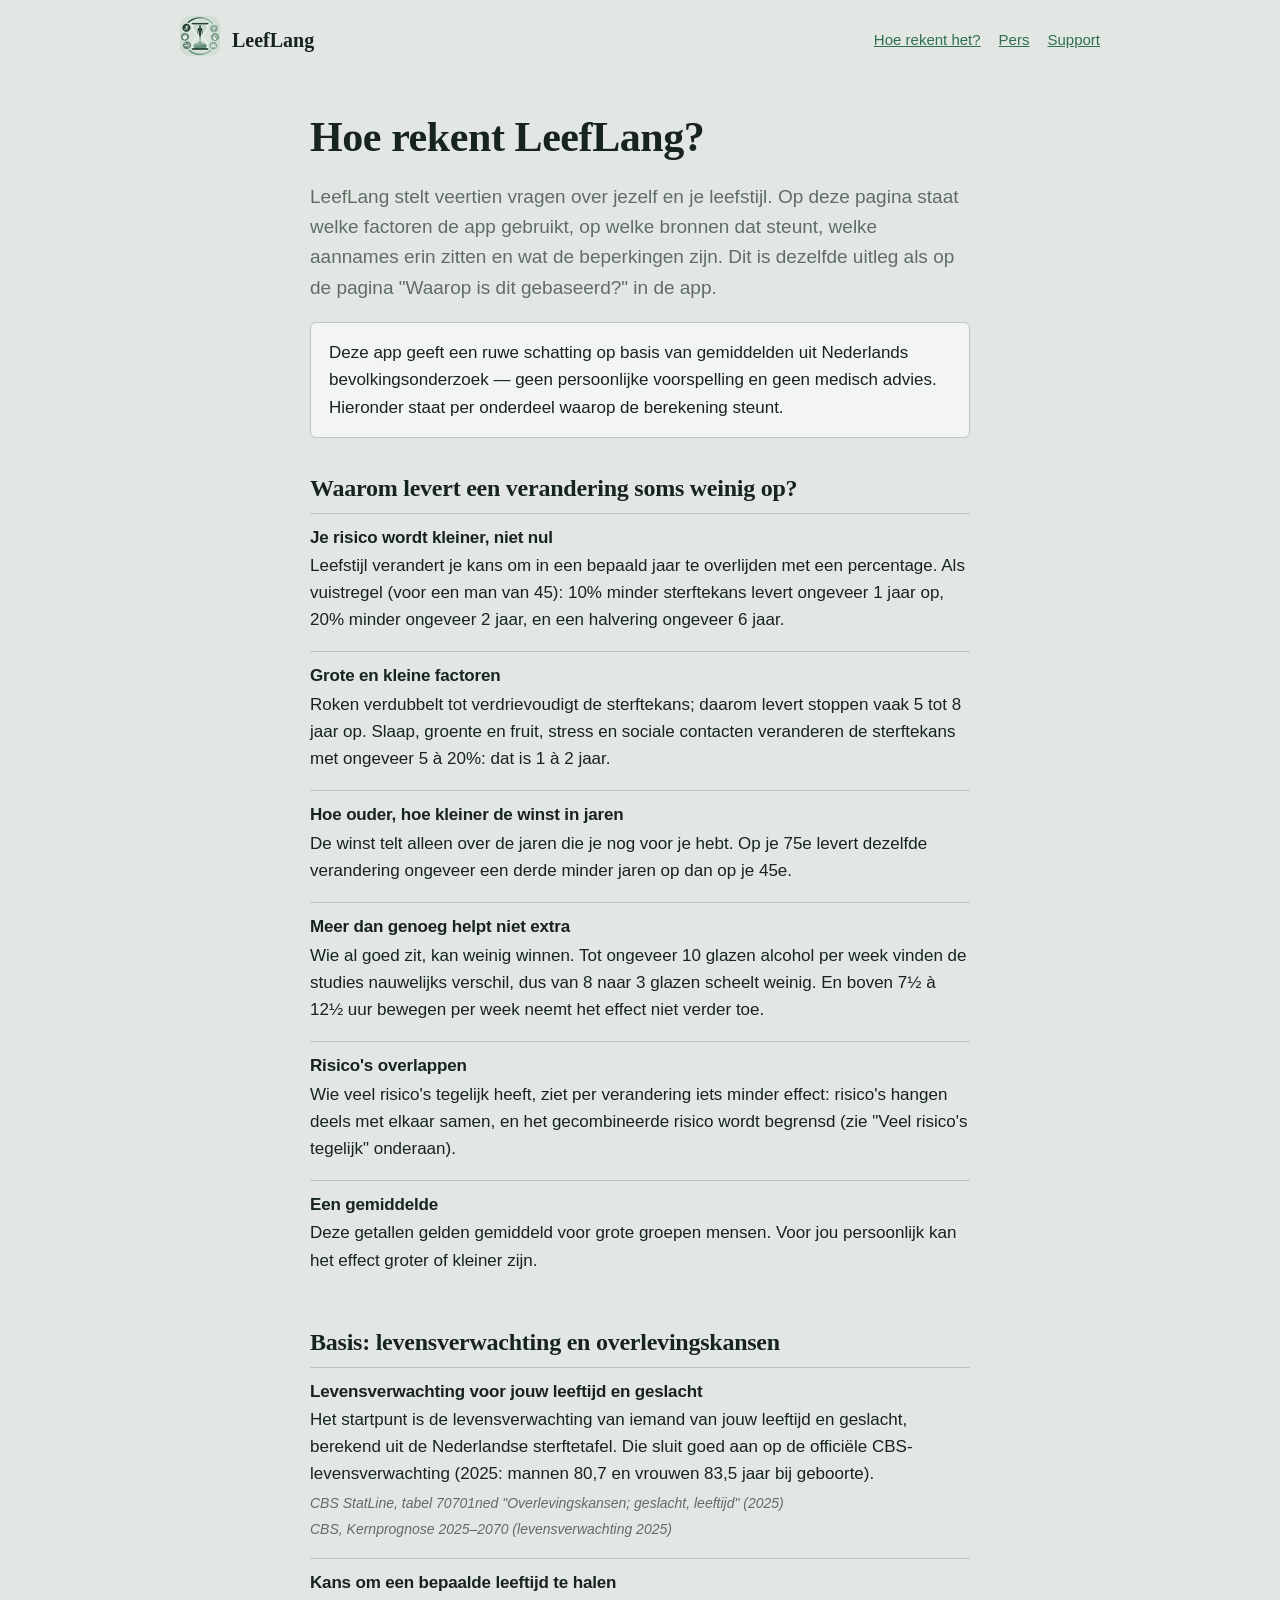
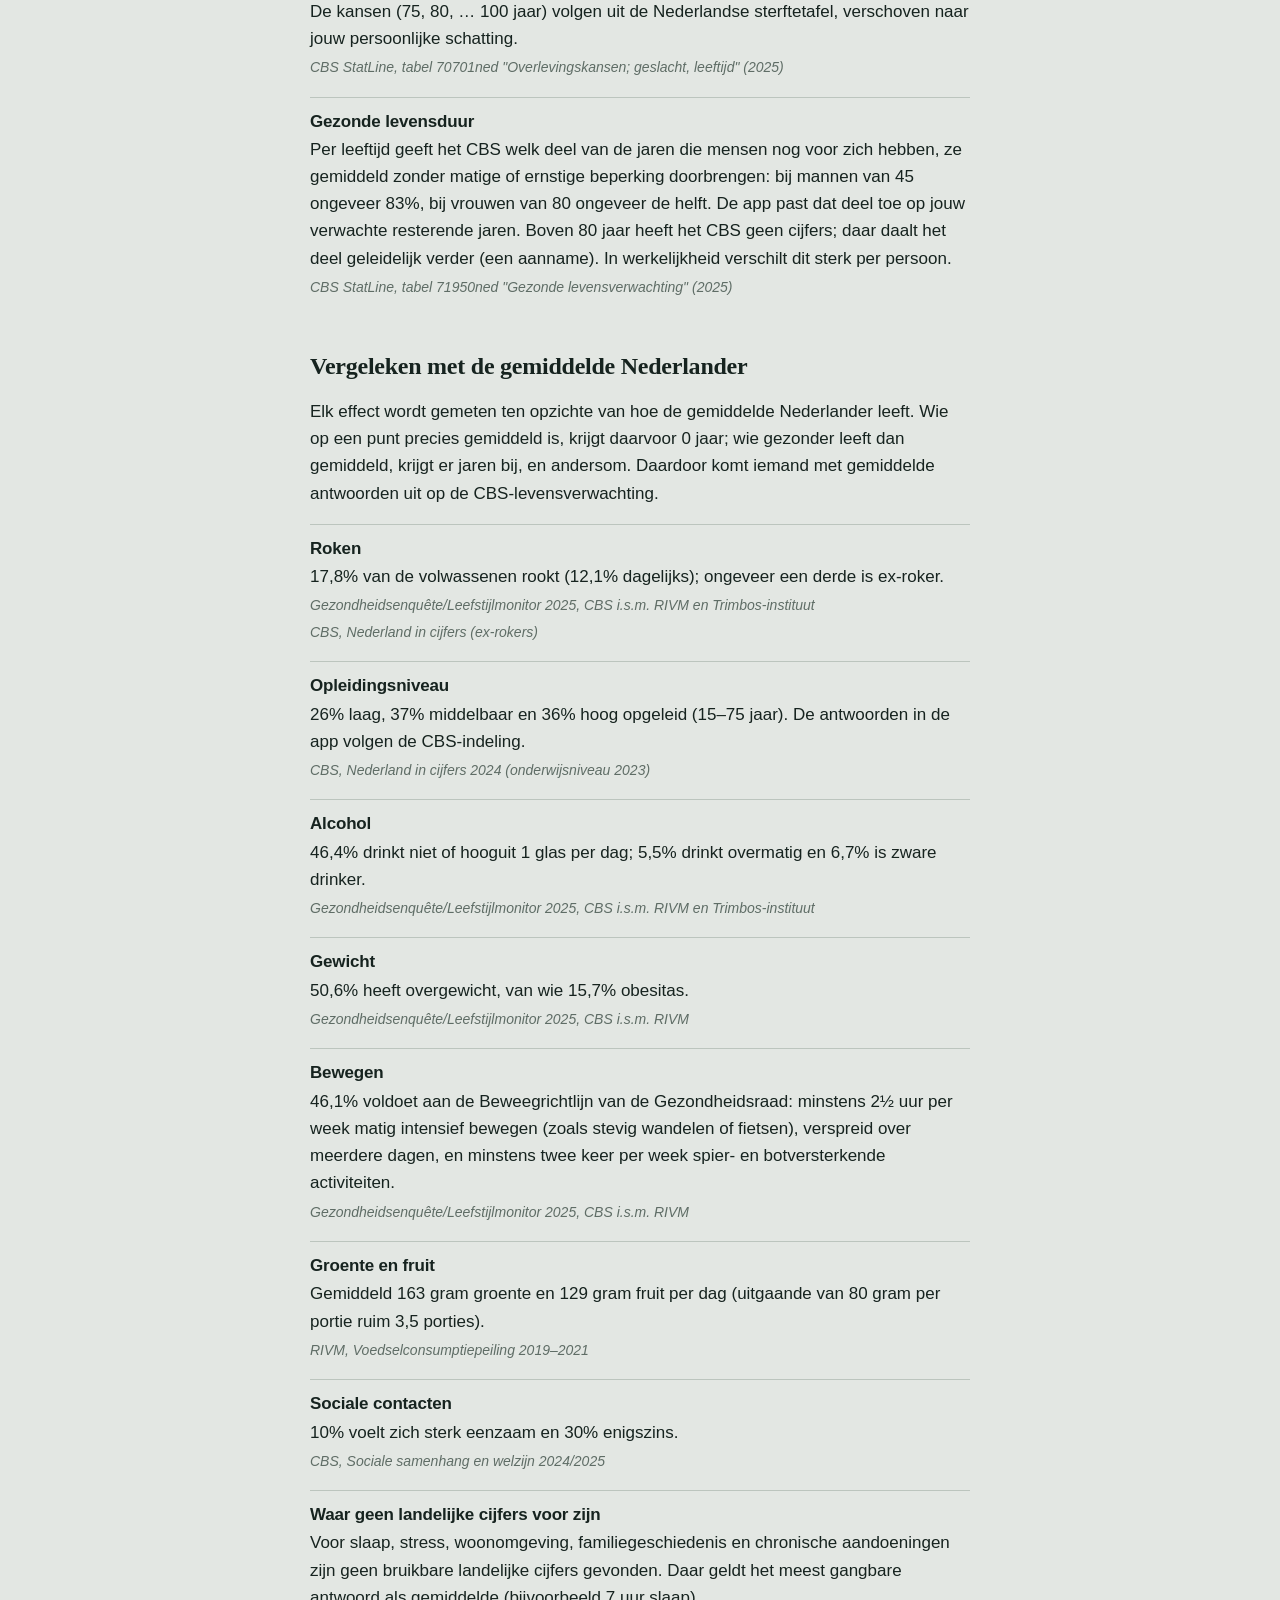
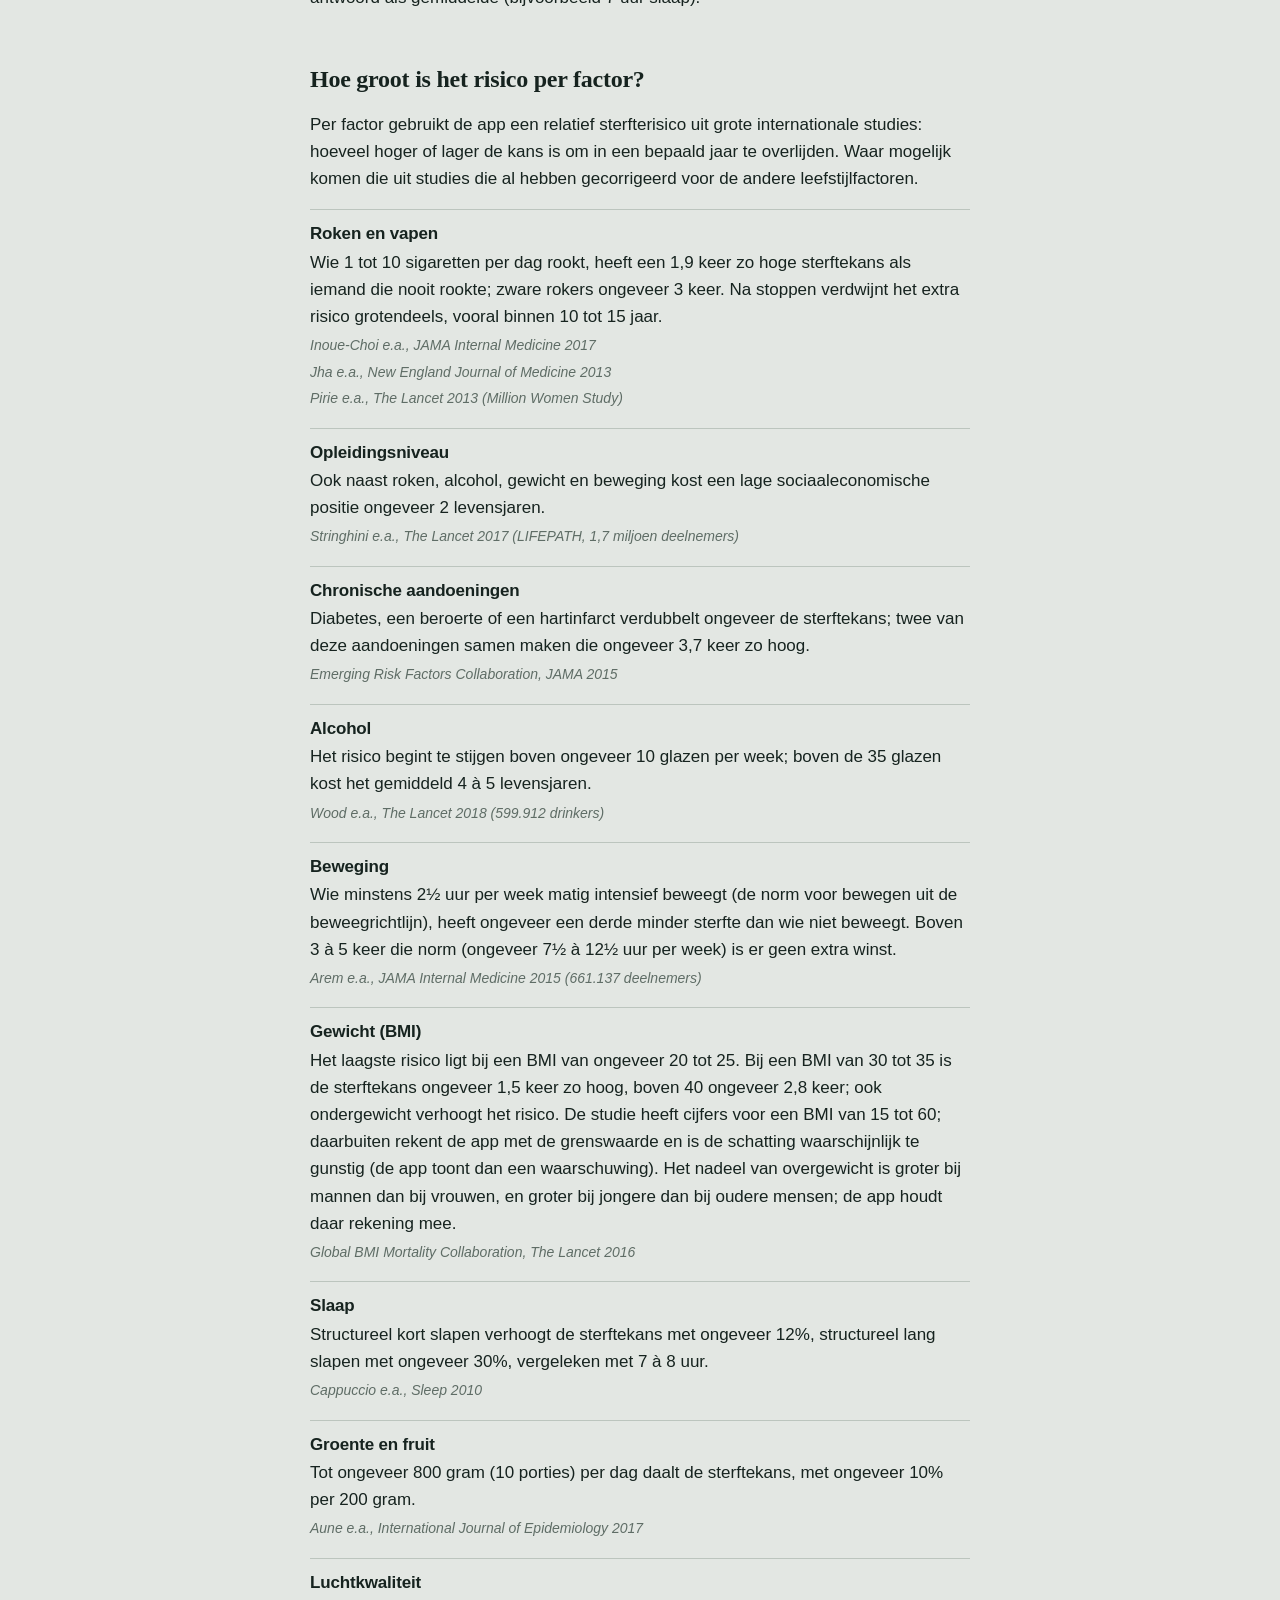
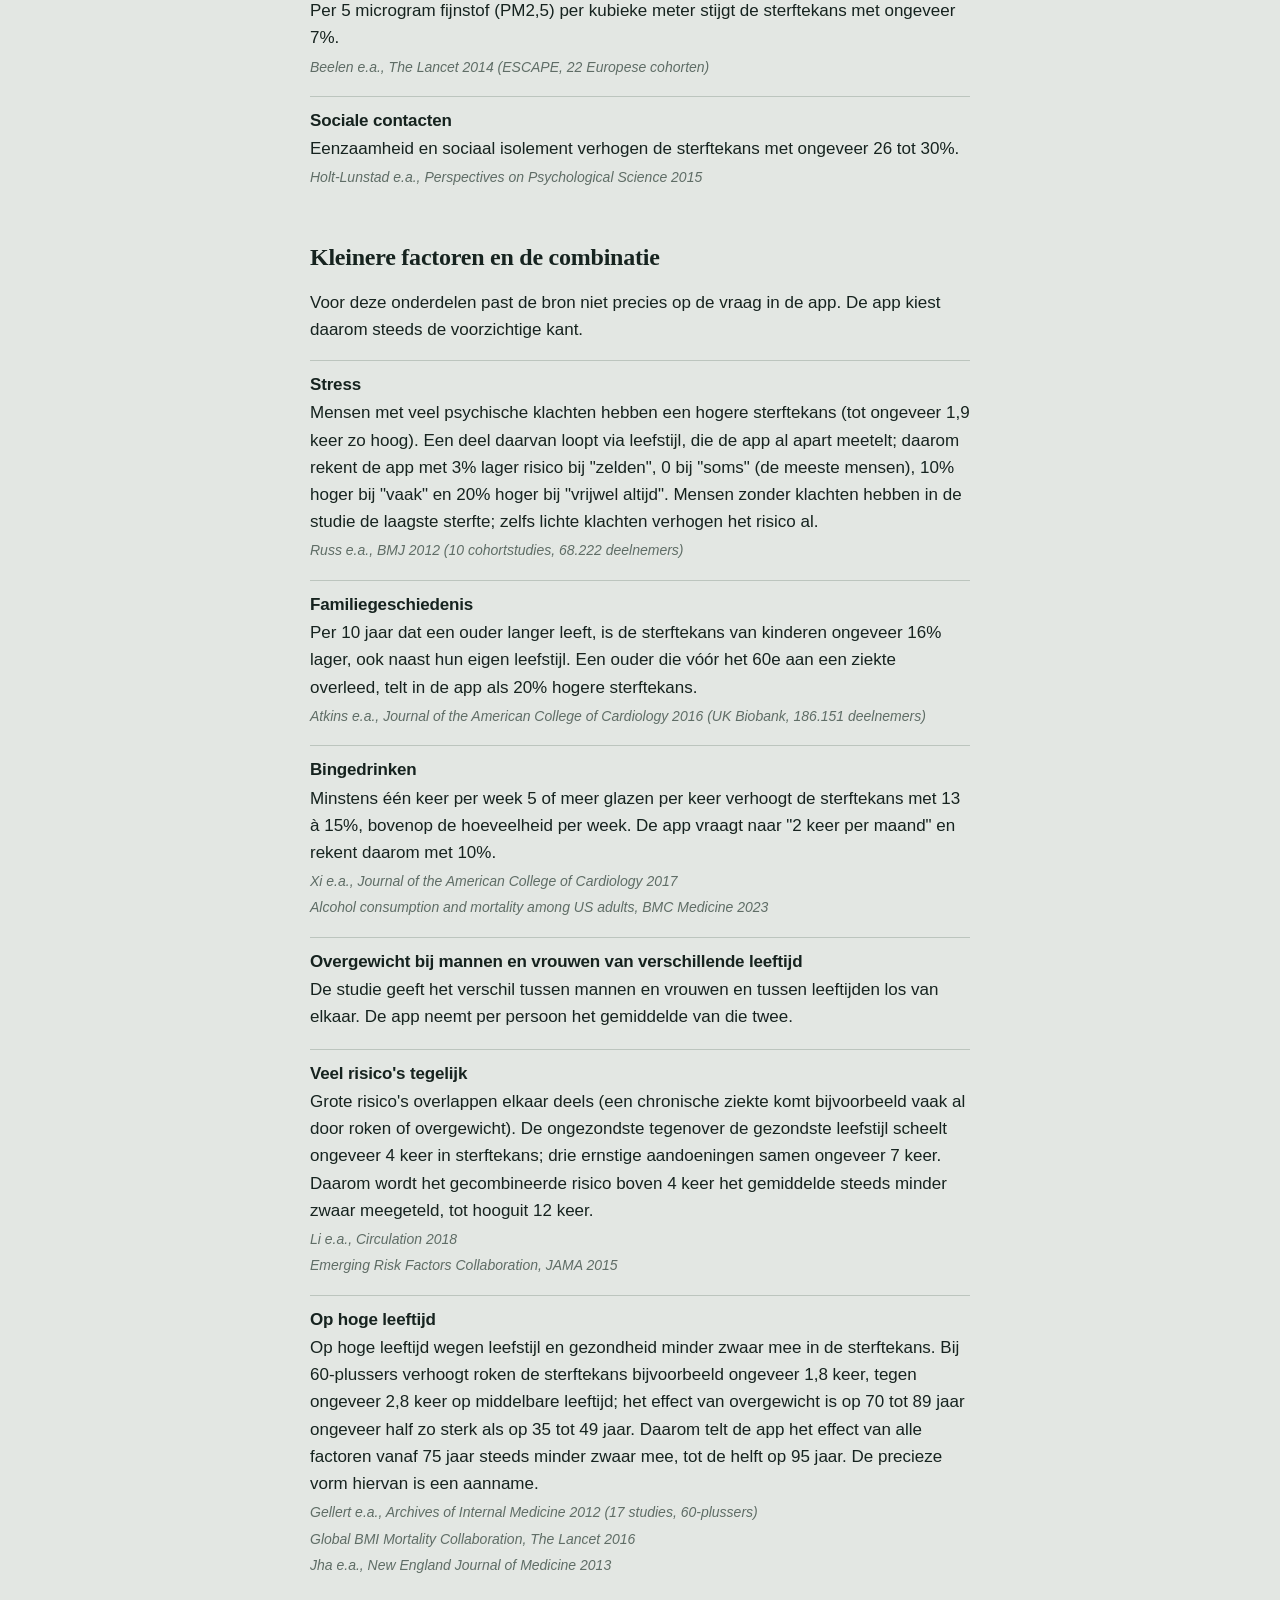
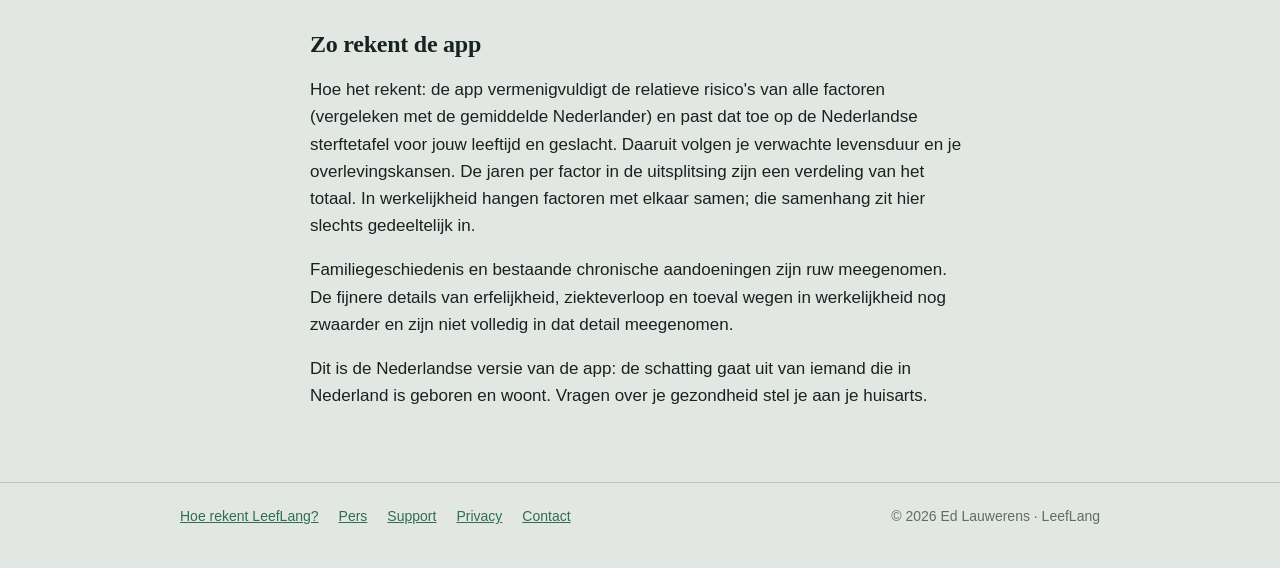
==== commit 47916a6e: "Rekenpagina: stresswaarden volledig Co-Authored-By: Claude Opus 5.5 <noreply@anthropic.com>" ====
--- a/berekening.html
+++ b/berekening.html
@@ -69,7 +69,7 @@
 
 <h2>Kleinere factoren en de combinatie</h2>
 <p>Voor deze onderdelen past de bron niet precies op de vraag in de app. De app kiest daarom steeds de voorzichtige kant.</p>
-<div class="src"><h3>Stress</h3><p>Mensen met veel psychische klachten hebben een hogere sterftekans (tot ongeveer 1,9 keer zo hoog). Een deel daarvan loopt via leefstijl, die de app al apart meetelt; daarom rekent de app met 10% (vaak gestrest) tot 20% (vrijwel altijd).</p><p class="ref">Russ e.a., BMJ 2012 (10 cohortstudies, 68.222 deelnemers)</p></div>
+<div class="src"><h3>Stress</h3><p>Mensen met veel psychische klachten hebben een hogere sterftekans (tot ongeveer 1,9 keer zo hoog). Een deel daarvan loopt via leefstijl, die de app al apart meetelt; daarom rekent de app met 3% lager risico bij "zelden", 0 bij "soms" (de meeste mensen), 10% hoger bij "vaak" en 20% hoger bij "vrijwel altijd". Mensen zonder klachten hebben in de studie de laagste sterfte; zelfs lichte klachten verhogen het risico al.</p><p class="ref">Russ e.a., BMJ 2012 (10 cohortstudies, 68.222 deelnemers)</p></div>
 <div class="src"><h3>Familiegeschiedenis</h3><p>Per 10 jaar dat een ouder langer leeft, is de sterftekans van kinderen ongeveer 16% lager, ook naast hun eigen leefstijl. Een ouder die vóór het 60e aan een ziekte overleed, telt in de app als 20% hogere sterftekans.</p><p class="ref">Atkins e.a., Journal of the American College of Cardiology 2016 (UK Biobank, 186.151 deelnemers)</p></div>
 <div class="src"><h3>Bingedrinken</h3><p>Minstens één keer per week 5 of meer glazen per keer verhoogt de sterftekans met 13 à 15%, bovenop de hoeveelheid per week. De app vraagt naar "2 keer per maand" en rekent daarom met 10%.</p><p class="ref">Xi e.a., Journal of the American College of Cardiology 2017</p><p class="ref">Alcohol consumption and mortality among US adults, BMC Medicine 2023</p></div>
 <div class="src"><h3>Overgewicht bij mannen en vrouwen van verschillende leeftijd</h3><p>De studie geeft het verschil tussen mannen en vrouwen en tussen leeftijden los van elkaar. De app neemt per persoon het gemiddelde van die twee.</p></div>
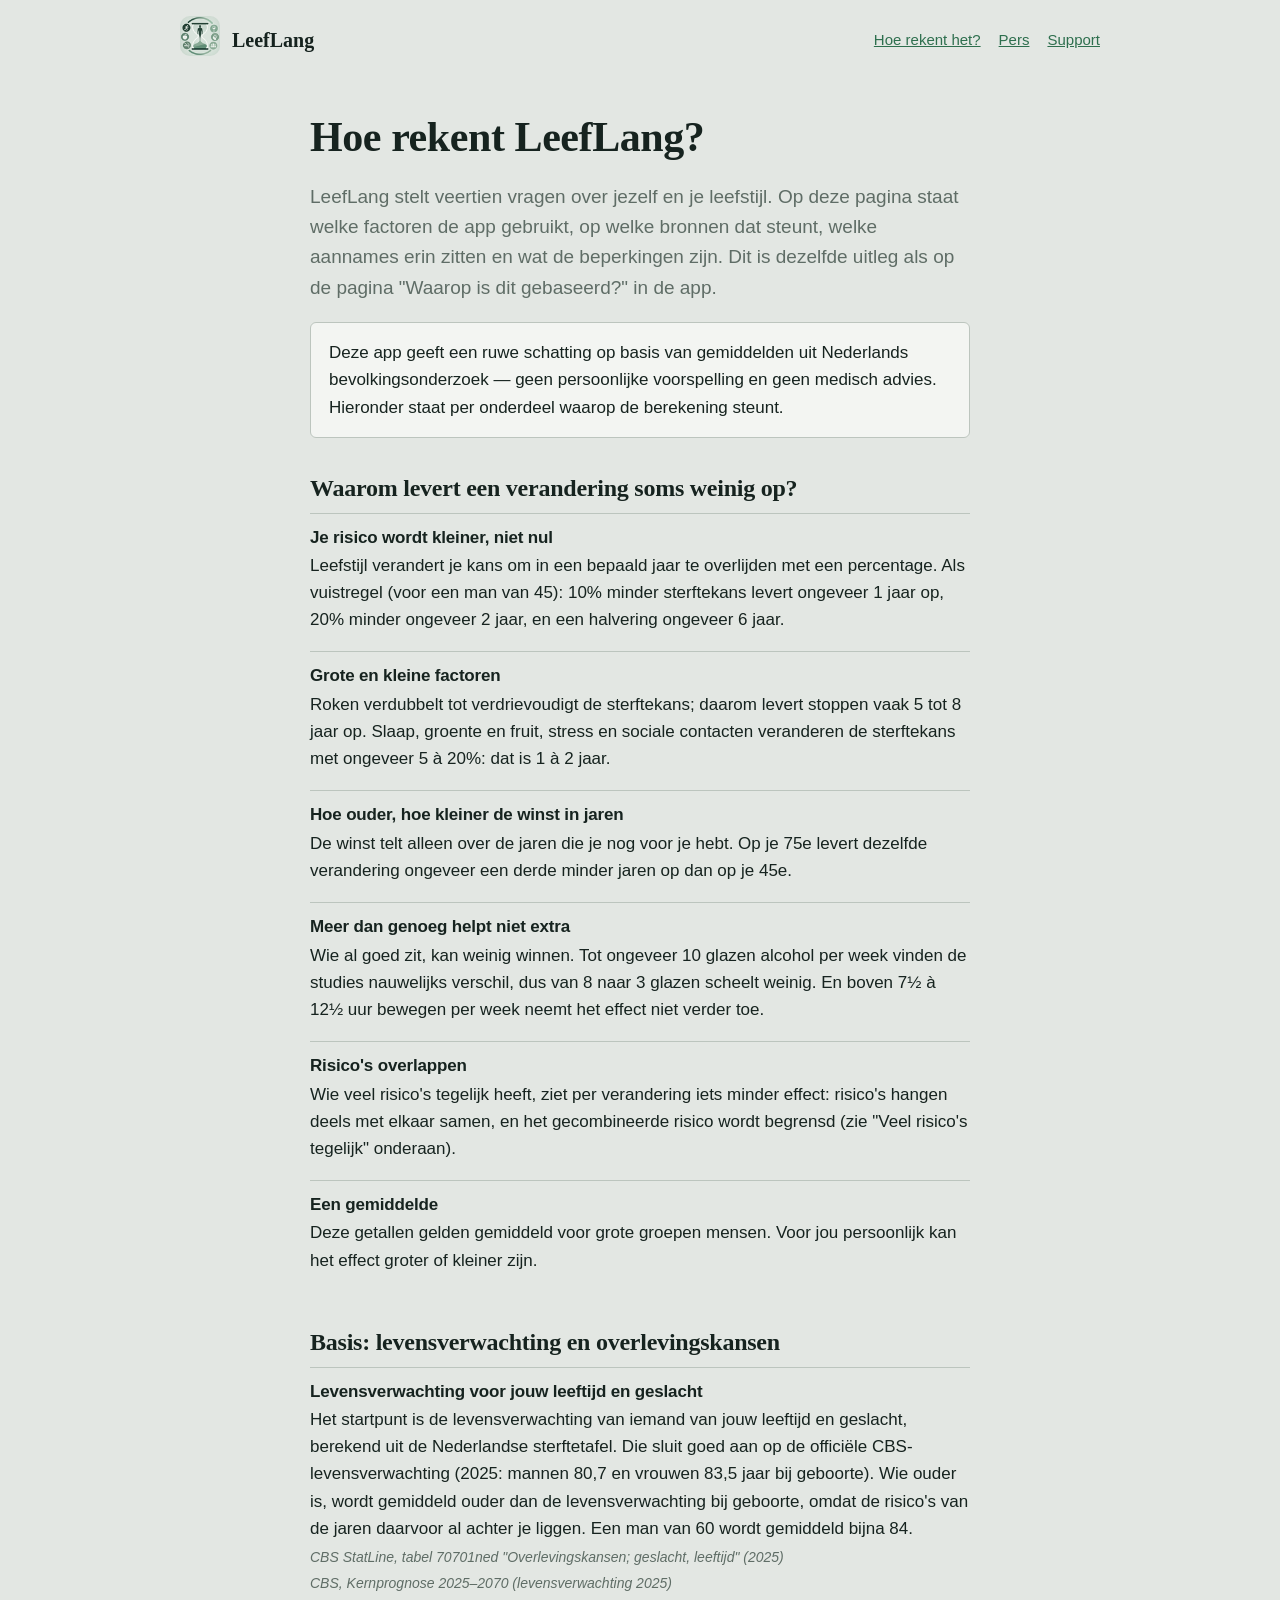
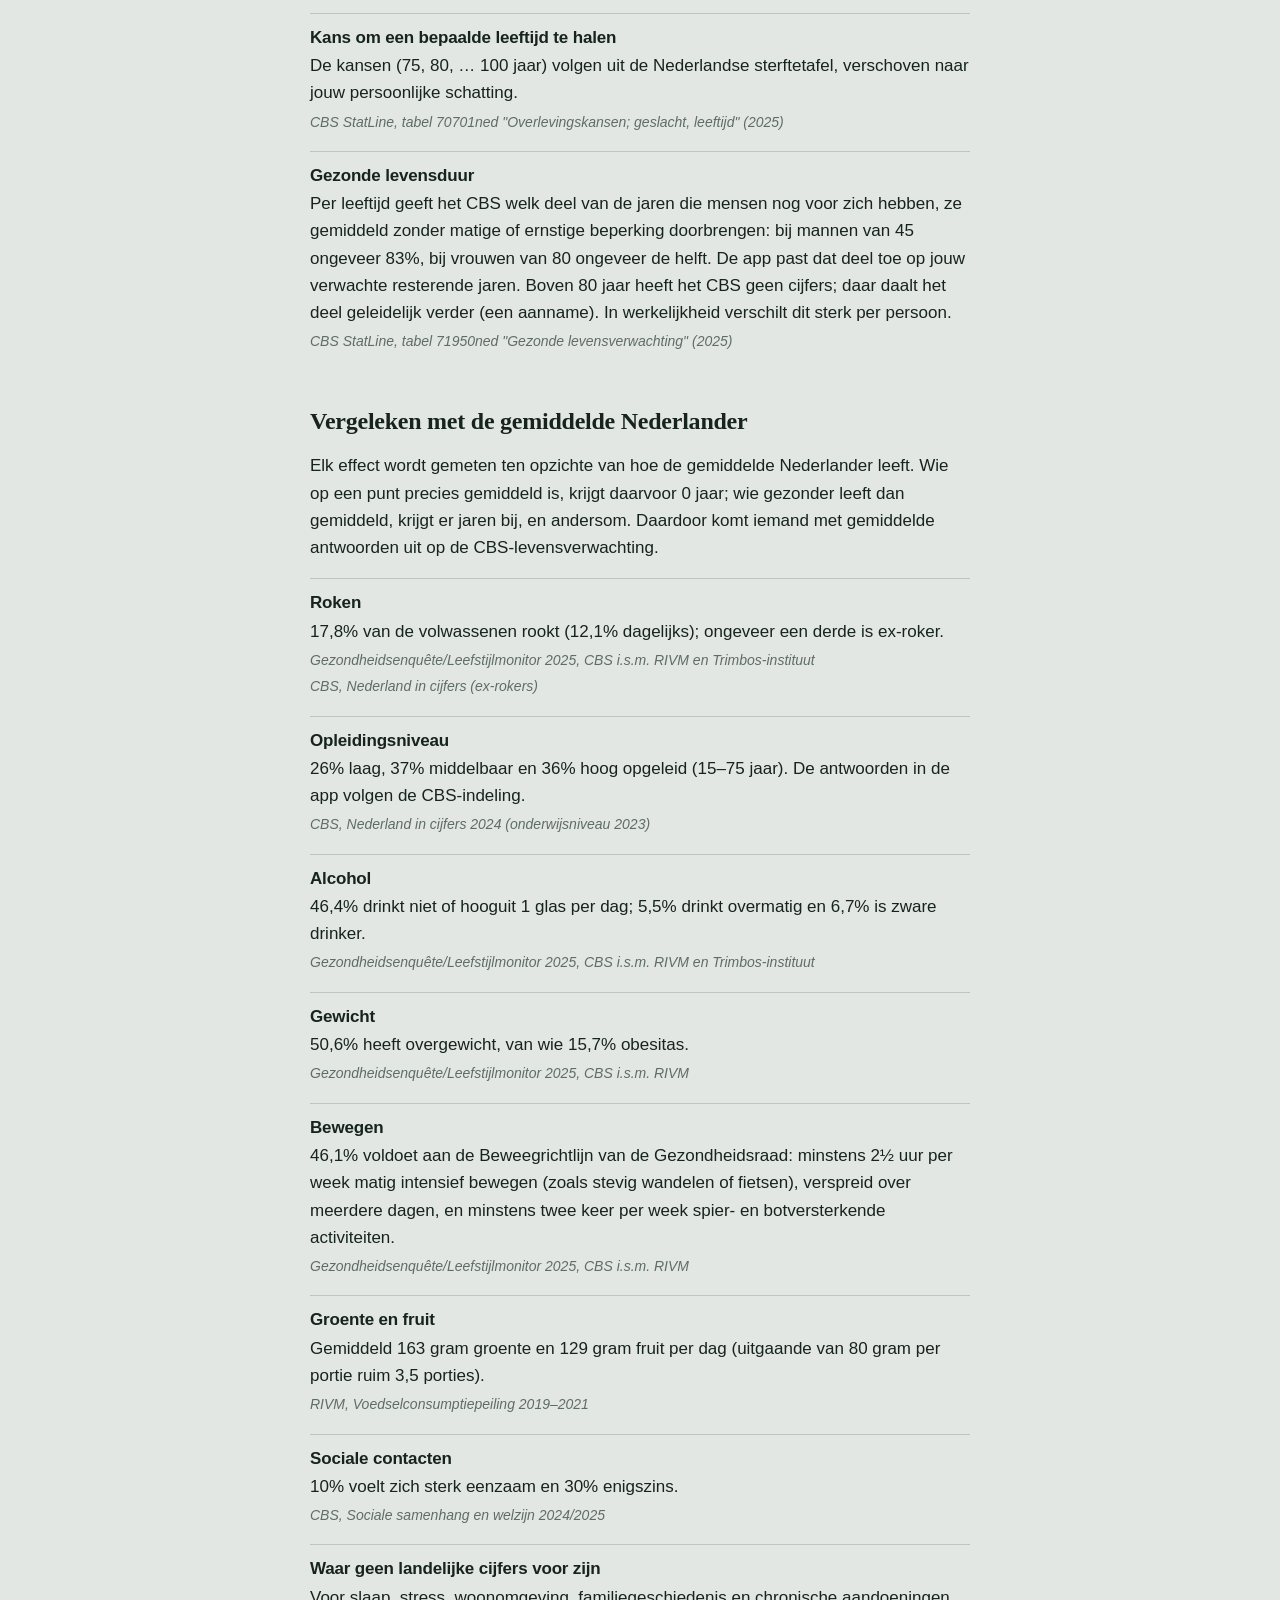
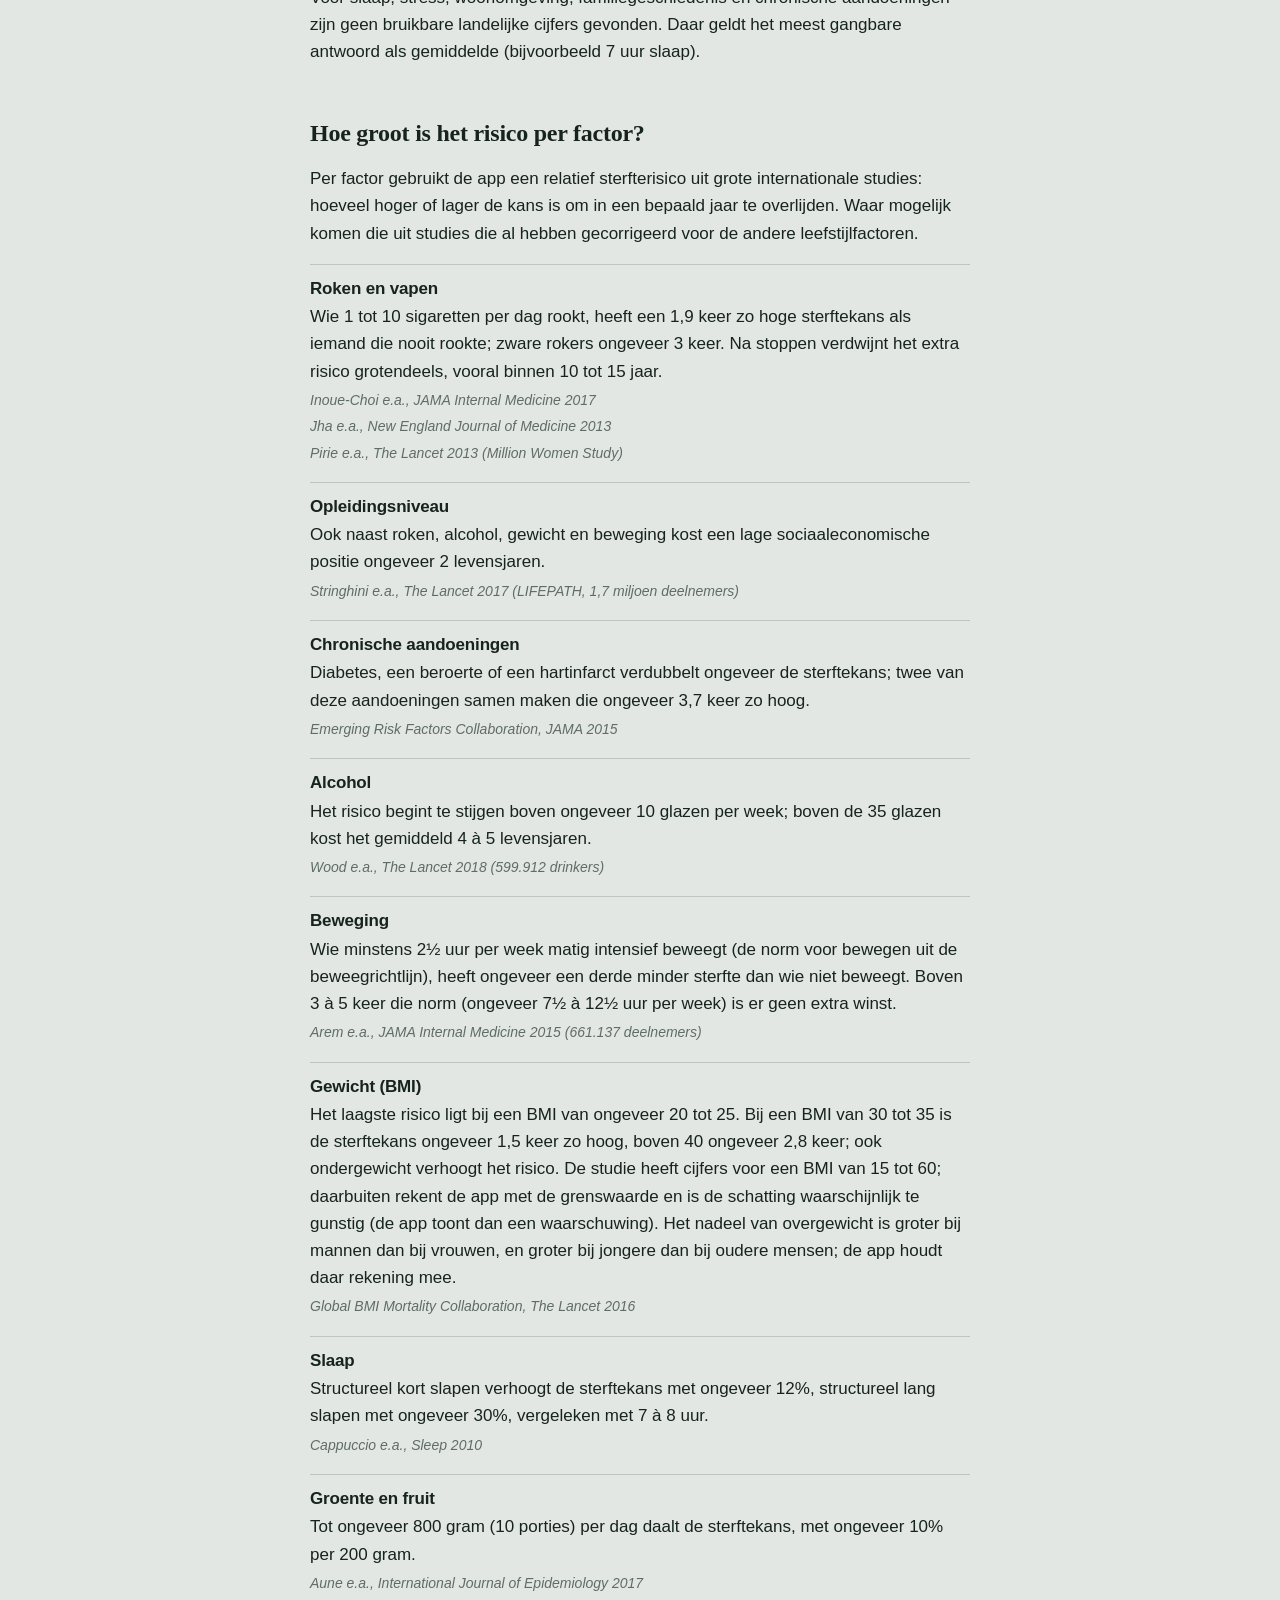
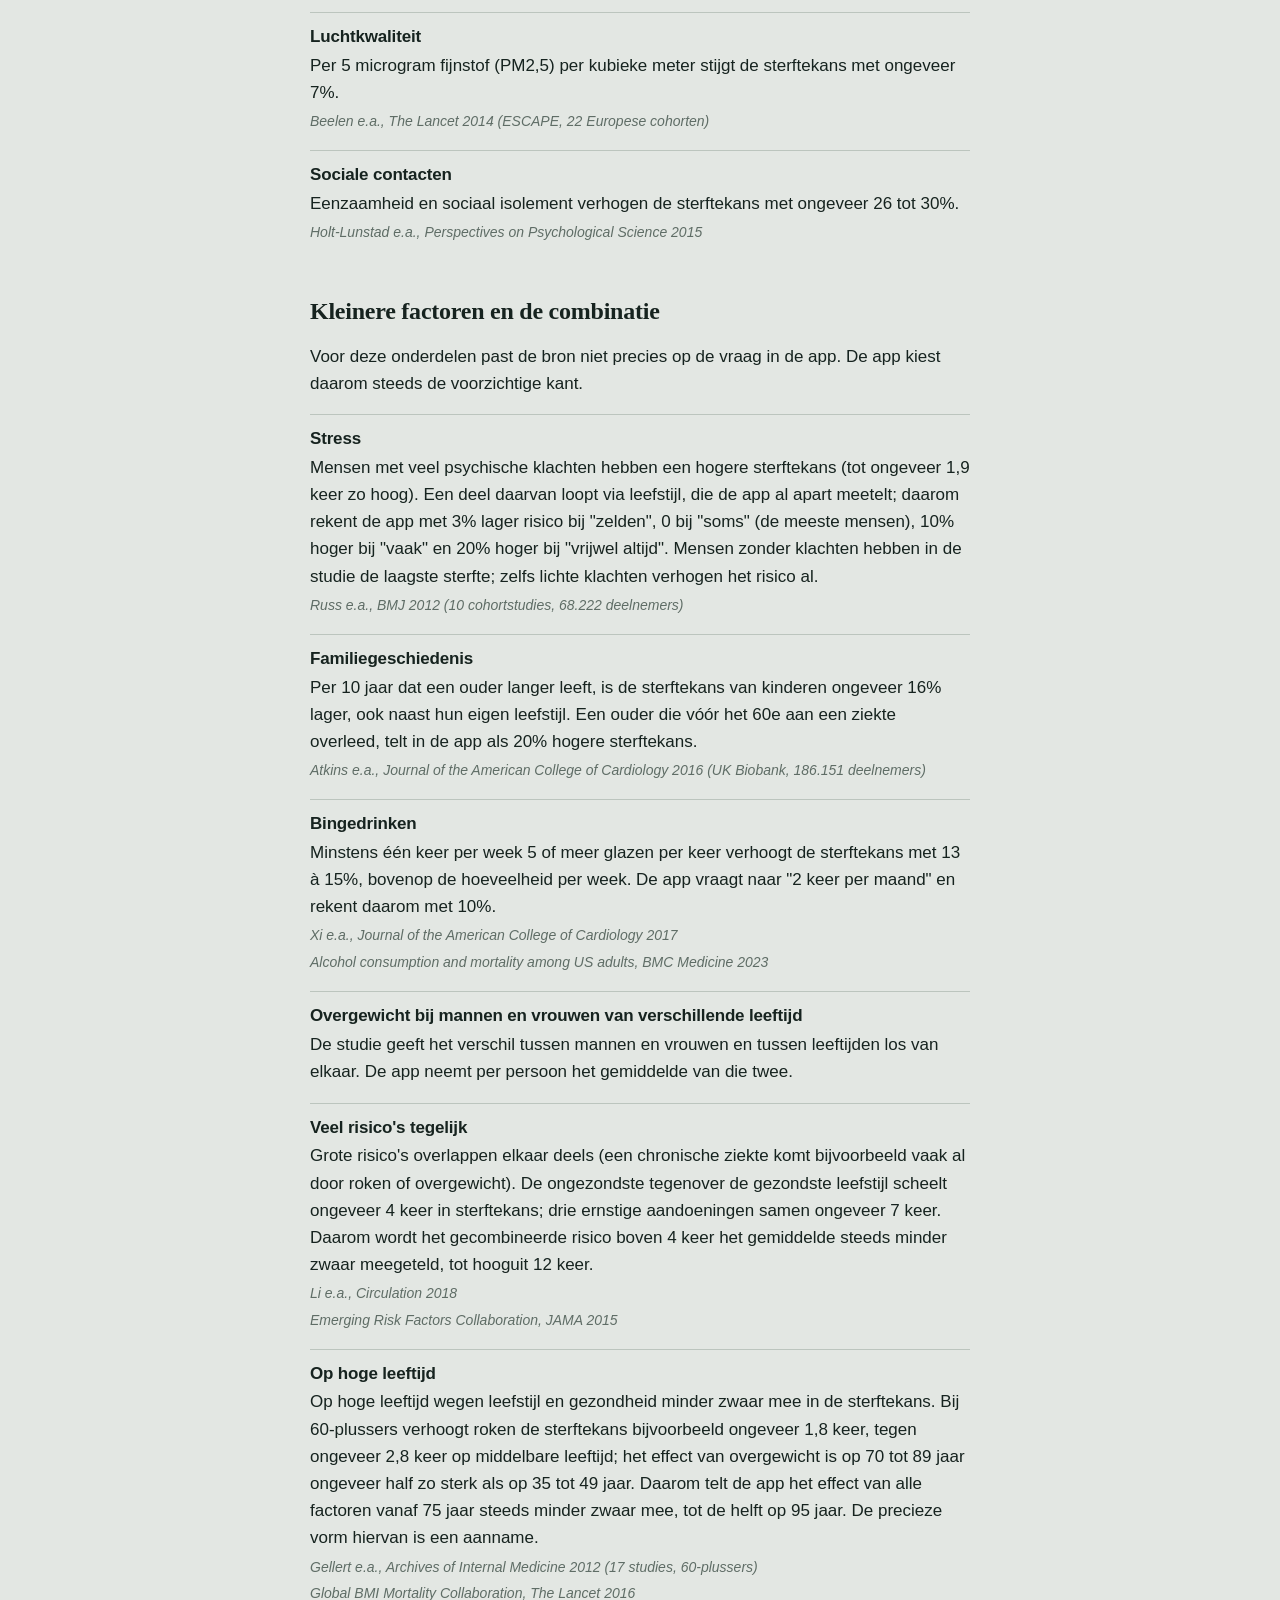
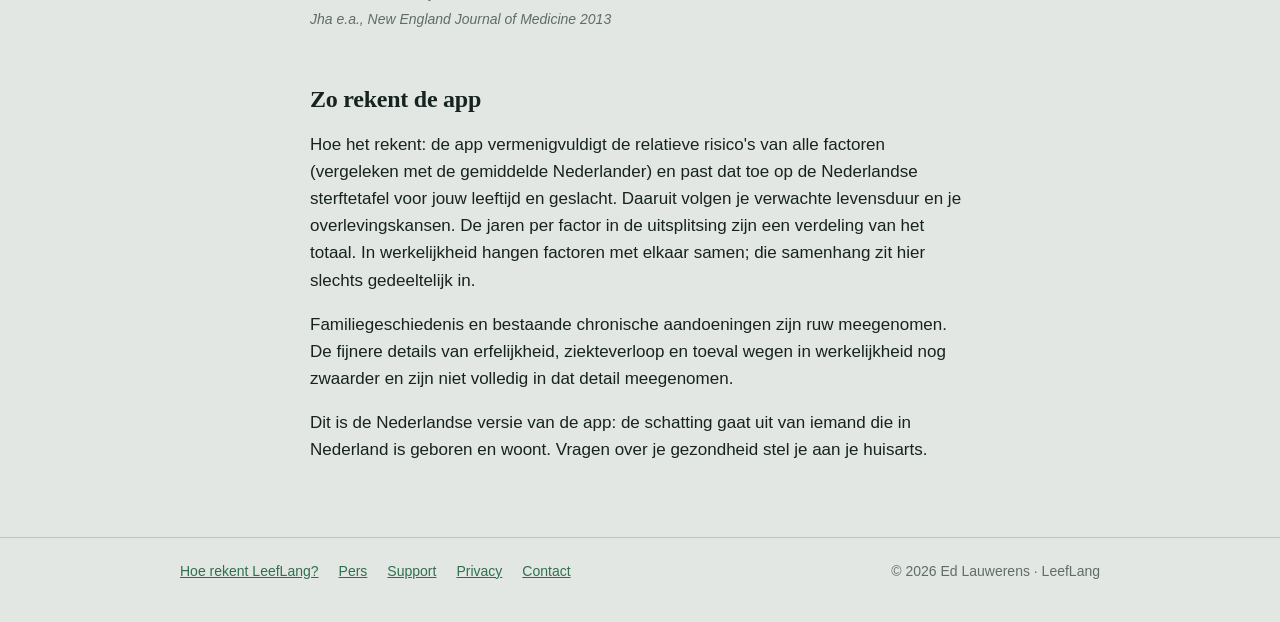
==== commit 06607f14: "Rekenpagina: levensverwachting naar leeftijd Co-Authored-By: Claude Opus 5.5 <noreply@anthropic.com>" ====
--- a/berekening.html
+++ b/berekening.html
@@ -39,7 +39,7 @@
 
 <h2>Basis: levensverwachting en overlevingskansen</h2>
 
-<div class="src"><h3>Levensverwachting voor jouw leeftijd en geslacht</h3><p>Het startpunt is de levensverwachting van iemand van jouw leeftijd en geslacht, berekend uit de Nederlandse sterftetafel. Die sluit goed aan op de officiële CBS-levensverwachting (2025: mannen 80,7 en vrouwen 83,5 jaar bij geboorte).</p><p class="ref">CBS StatLine, tabel 70701ned "Overlevingskansen; geslacht, leeftijd" (2025)</p><p class="ref">CBS, Kernprognose 2025–2070 (levensverwachting 2025)</p></div>
+<div class="src"><h3>Levensverwachting voor jouw leeftijd en geslacht</h3><p>Het startpunt is de levensverwachting van iemand van jouw leeftijd en geslacht, berekend uit de Nederlandse sterftetafel. Die sluit goed aan op de officiële CBS-levensverwachting (2025: mannen 80,7 en vrouwen 83,5 jaar bij geboorte). Wie ouder is, wordt gemiddeld ouder dan de levensverwachting bij geboorte, omdat de risico's van de jaren daarvoor al achter je liggen. Een man van 60 wordt gemiddeld bijna 84.</p><p class="ref">CBS StatLine, tabel 70701ned "Overlevingskansen; geslacht, leeftijd" (2025)</p><p class="ref">CBS, Kernprognose 2025–2070 (levensverwachting 2025)</p></div>
 <div class="src"><h3>Kans om een bepaalde leeftijd te halen</h3><p>De kansen (75, 80, … 100 jaar) volgen uit de Nederlandse sterftetafel, verschoven naar jouw persoonlijke schatting.</p><p class="ref">CBS StatLine, tabel 70701ned "Overlevingskansen; geslacht, leeftijd" (2025)</p></div>
 <div class="src"><h3>Gezonde levensduur</h3><p>Per leeftijd geeft het CBS welk deel van de jaren die mensen nog voor zich hebben, ze gemiddeld zonder matige of ernstige beperking doorbrengen: bij mannen van 45 ongeveer 83%, bij vrouwen van 80 ongeveer de helft. De app past dat deel toe op jouw verwachte resterende jaren. Boven 80 jaar heeft het CBS geen cijfers; daar daalt het deel geleidelijk verder (een aanname). In werkelijkheid verschilt dit sterk per persoon.</p><p class="ref">CBS StatLine, tabel 71950ned "Gezonde levensverwachting" (2025)</p></div>
 
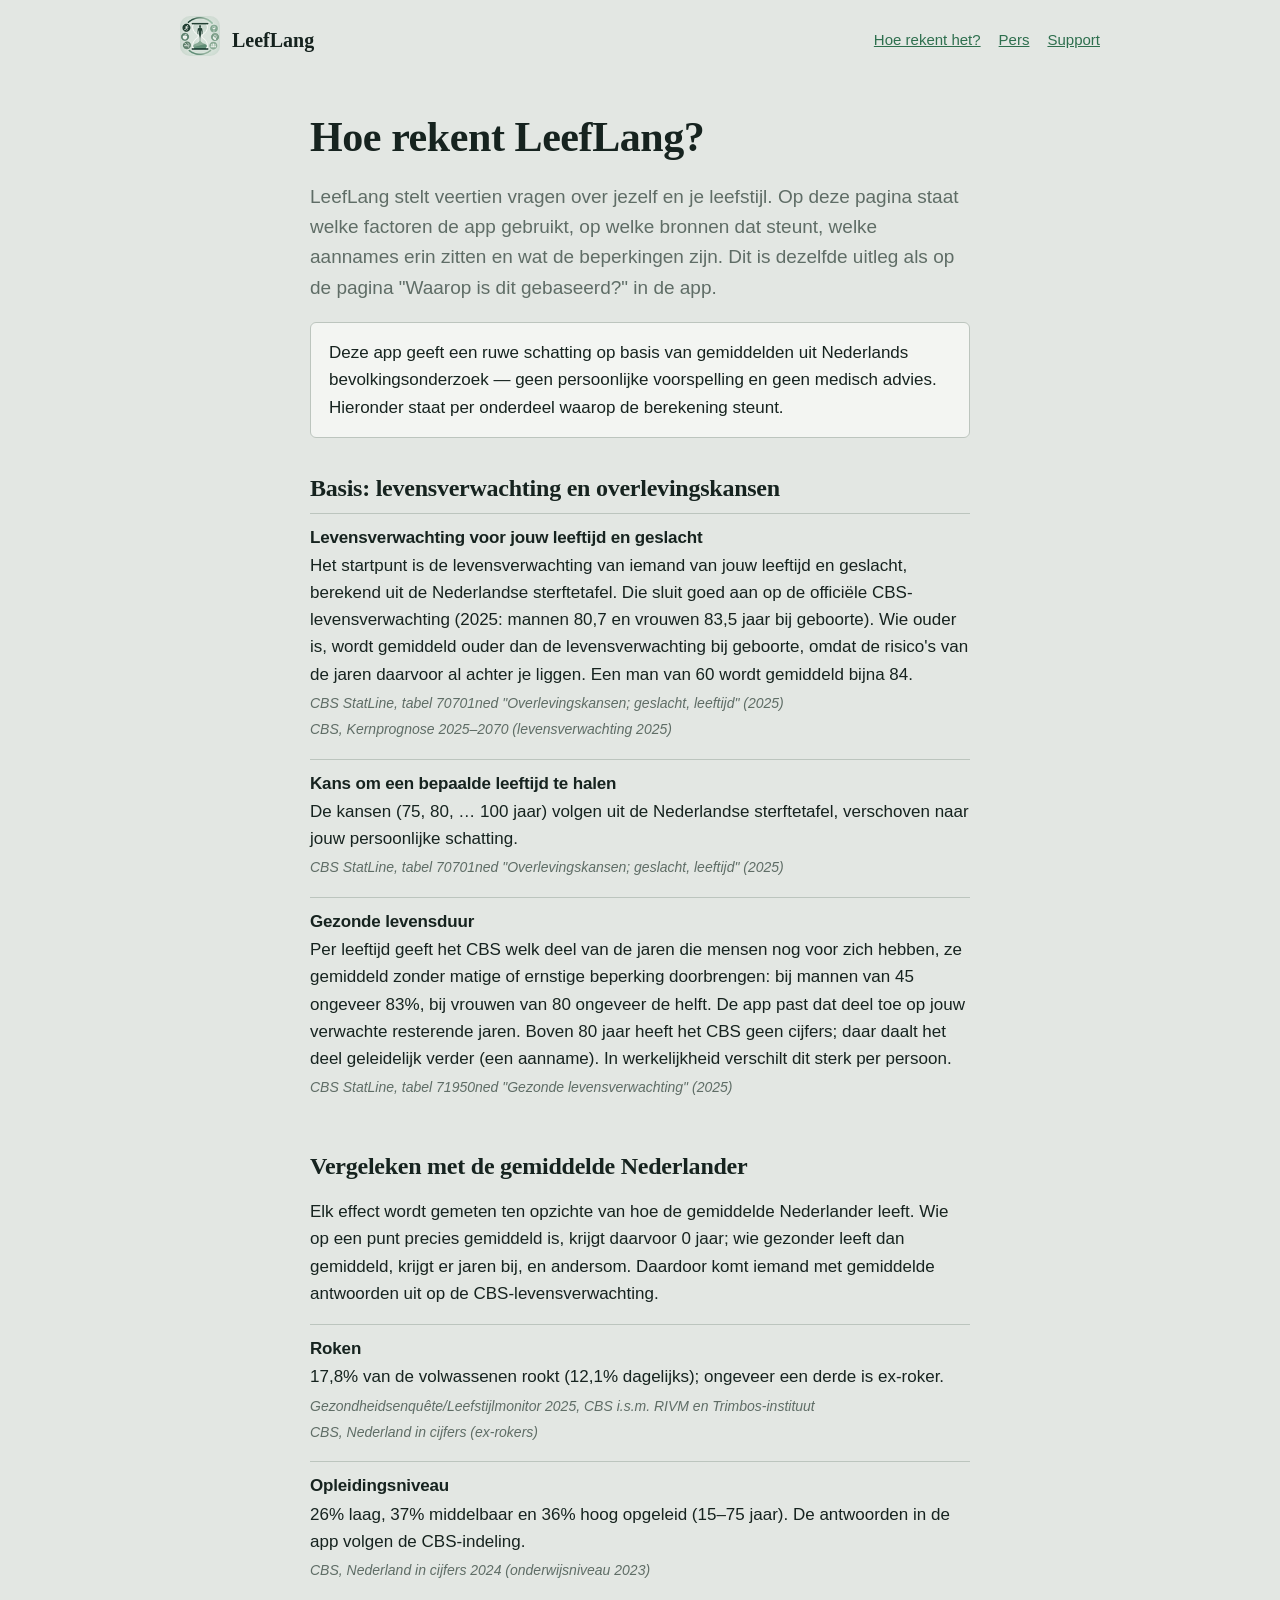
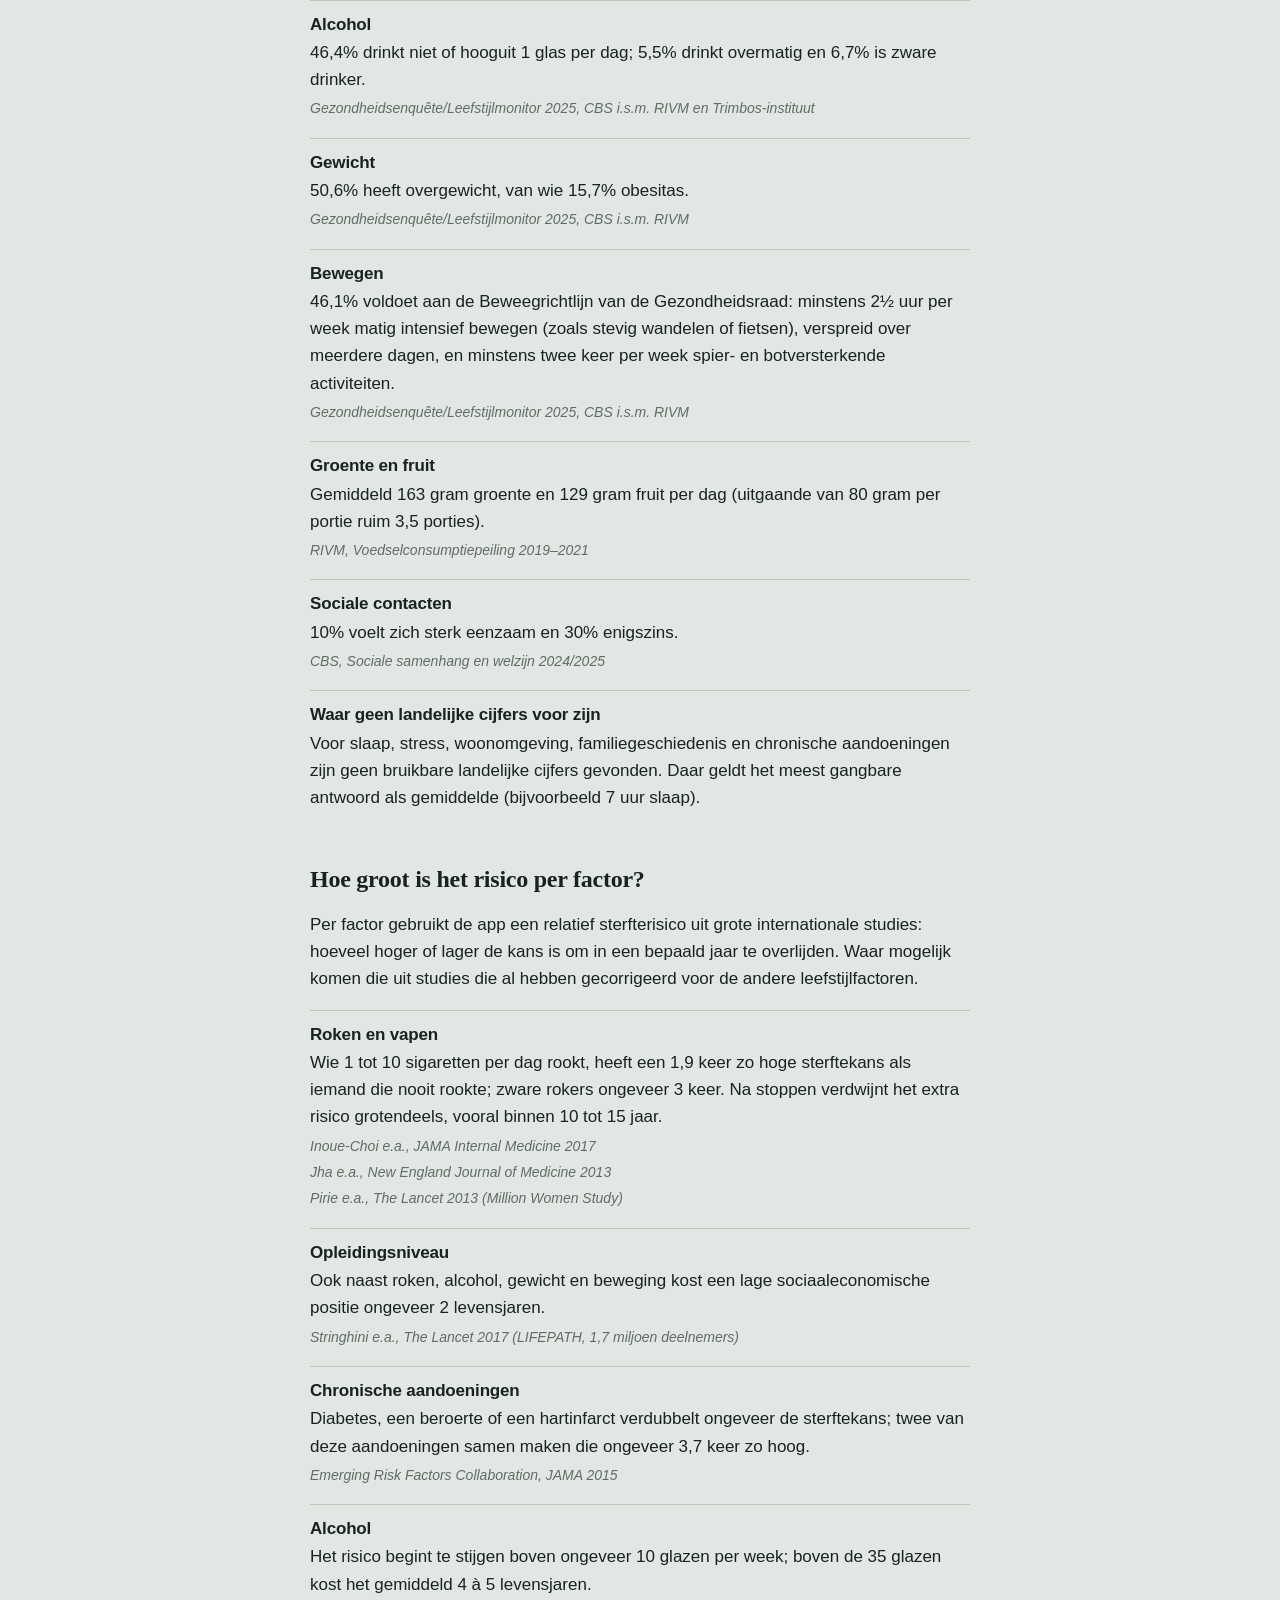
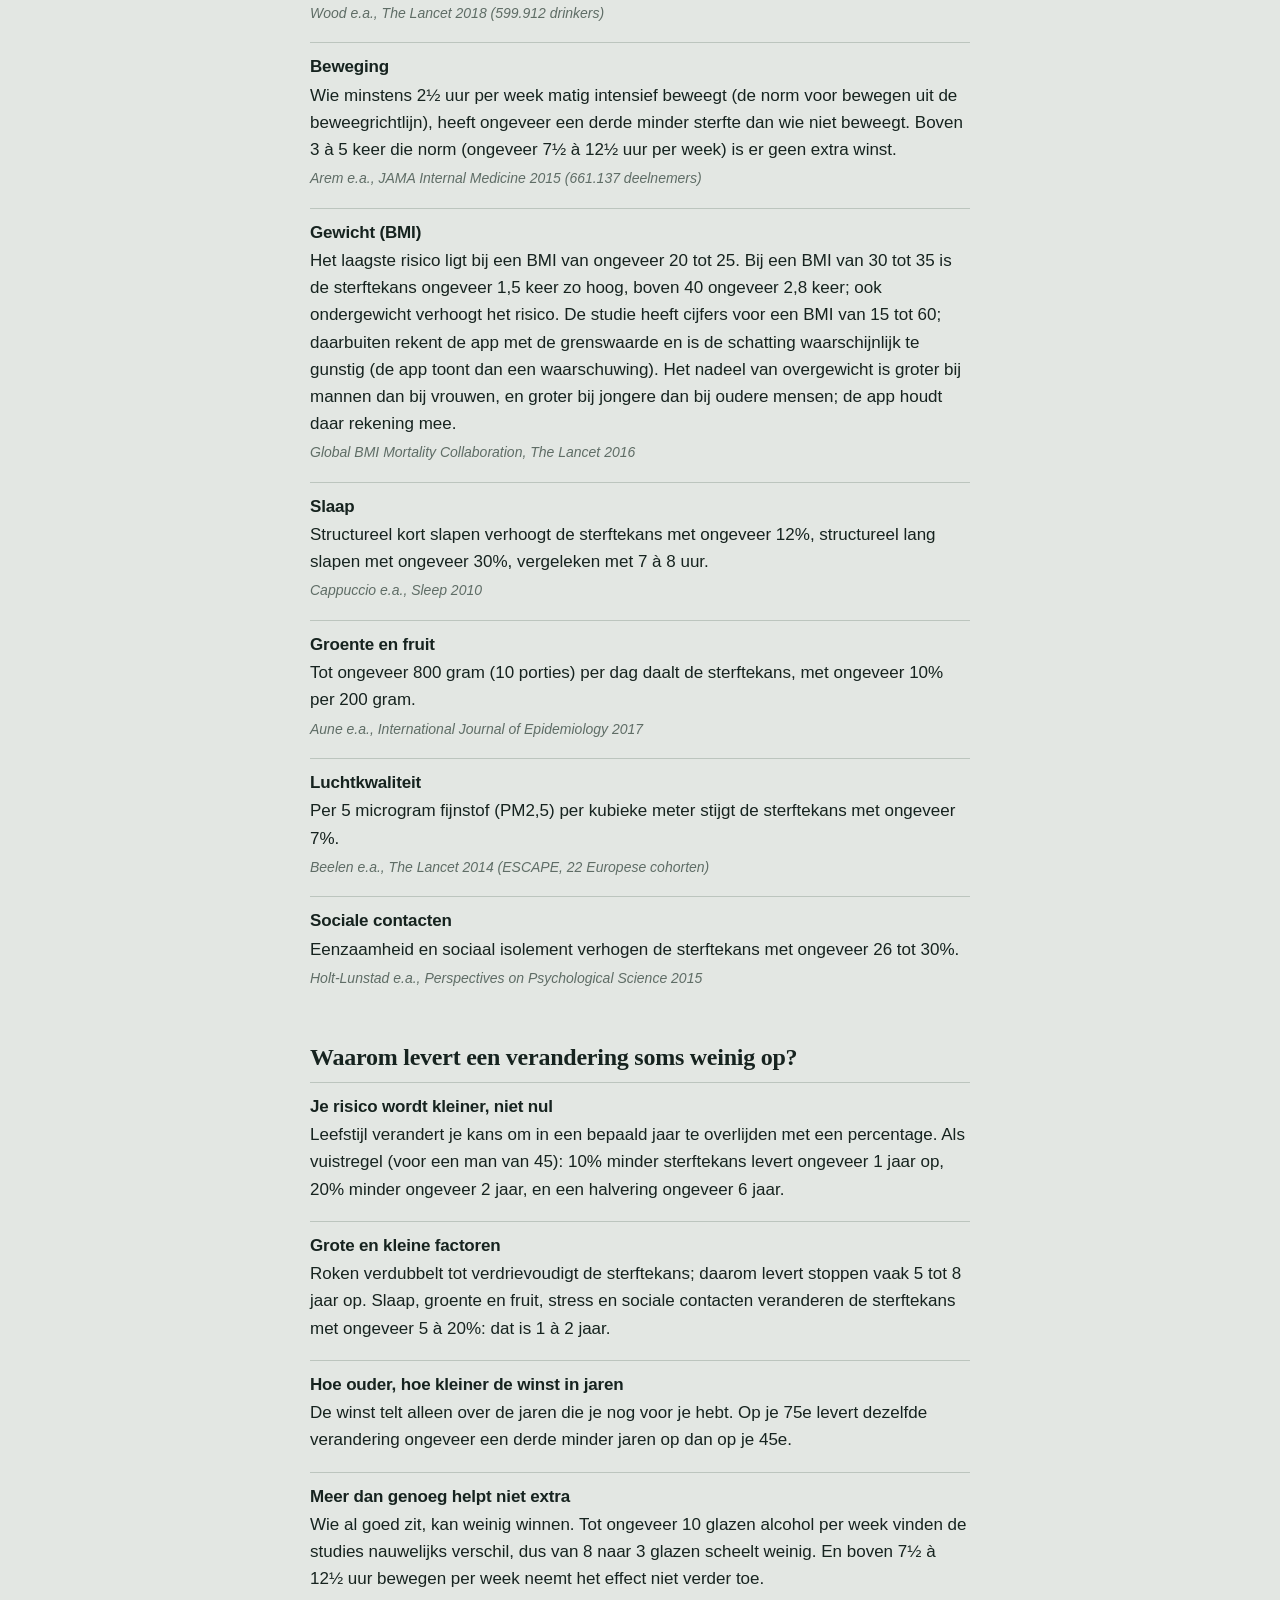
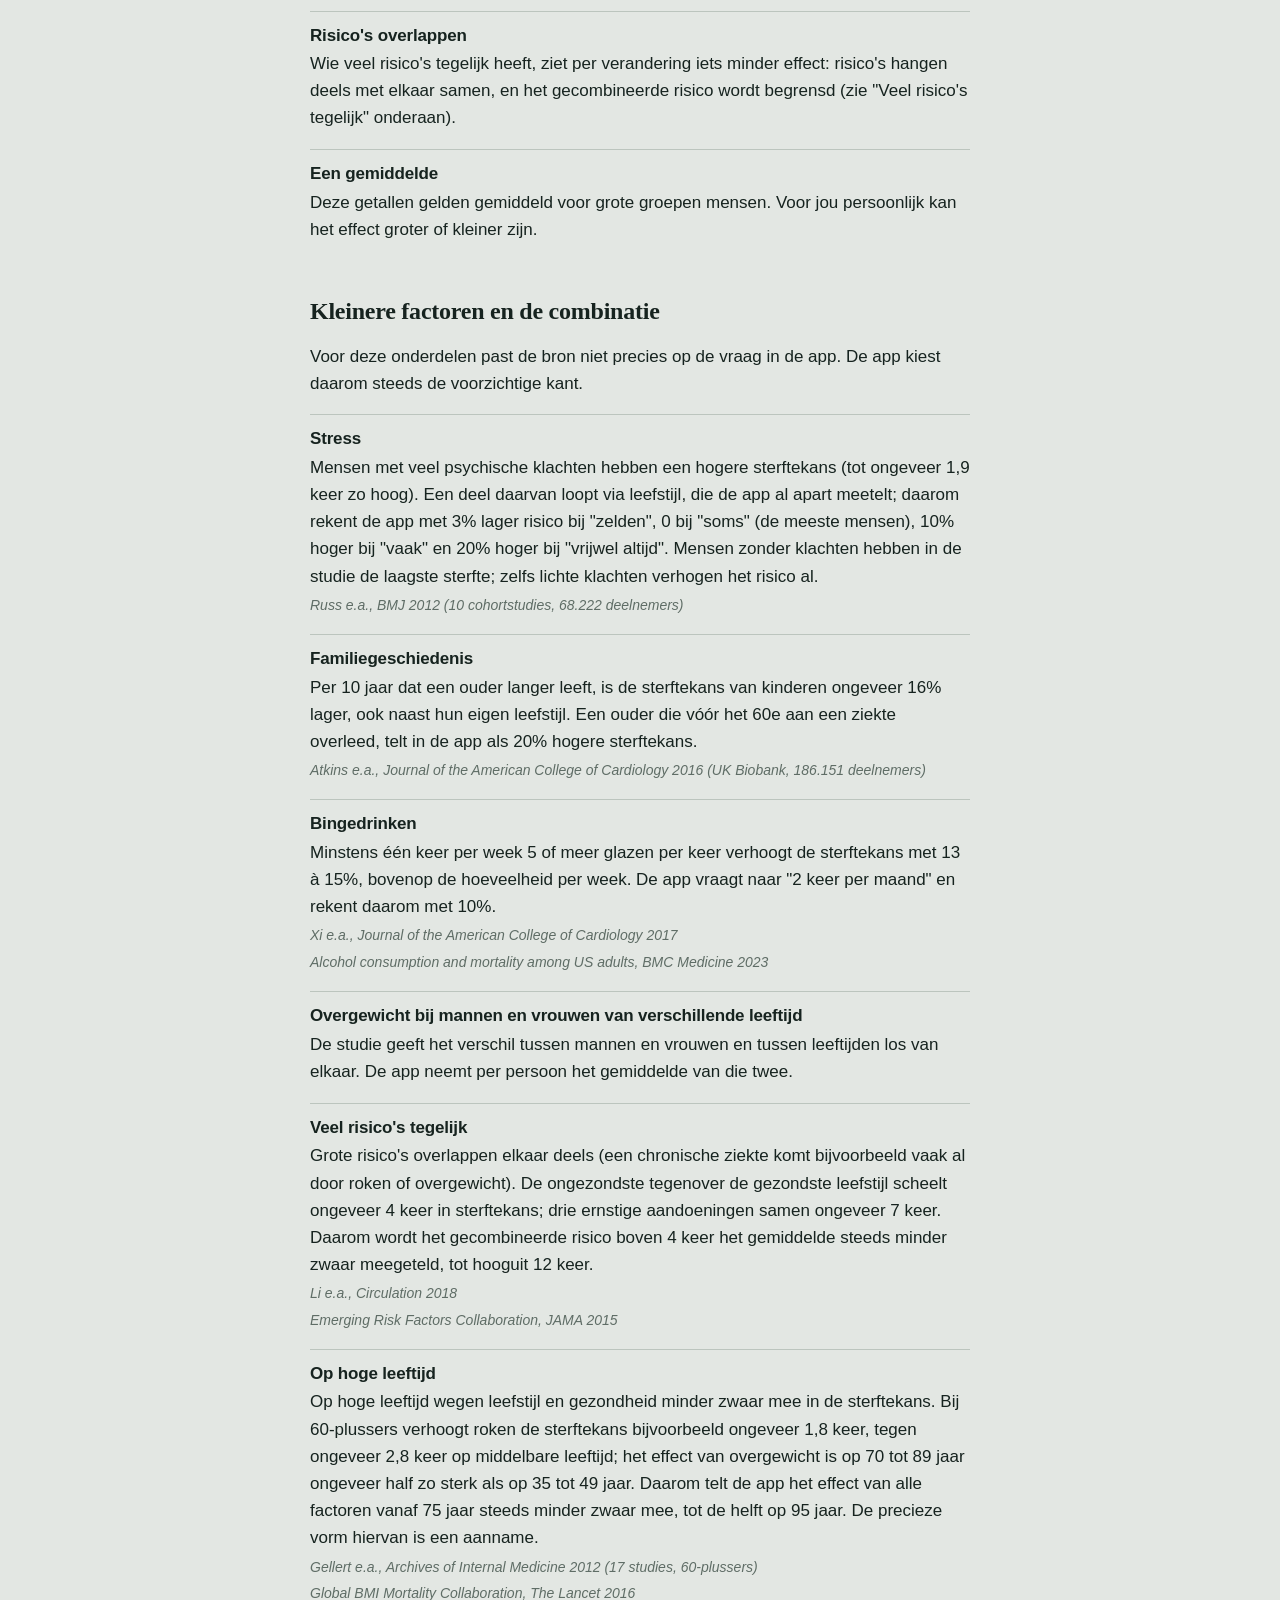
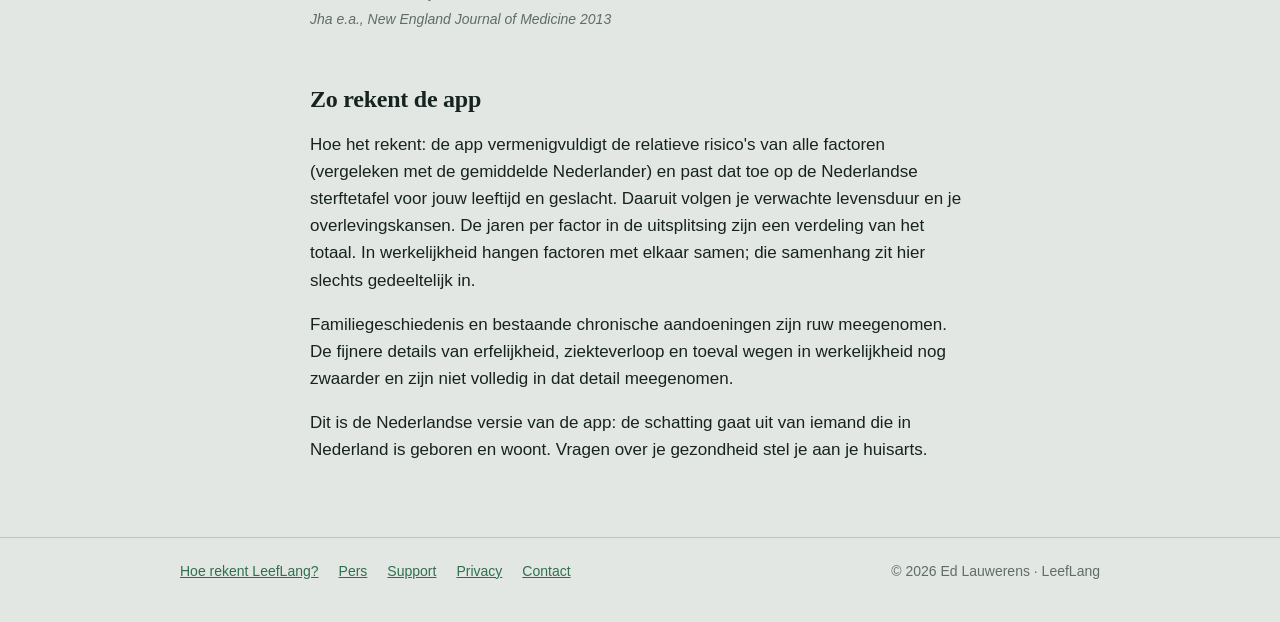
==== commit ae992009: "Rekenpagina: nieuwe volgorde secties Co-Authored-By: Claude Opus 5.5 <noreply@anthropic.com>" ====
--- a/berekening.html
+++ b/berekening.html
@@ -28,15 +28,6 @@
   <p class="lead">LeefLang stelt veertien vragen over jezelf en je leefstijl. Op deze pagina staat welke factoren de app gebruikt, op welke bronnen dat steunt, welke aannames erin zitten en wat de beperkingen zijn. Dit is dezelfde uitleg als op de pagina "Waarop is dit gebaseerd?" in de app.</p>
   <div class="box">Deze app geeft een ruwe schatting op basis van gemiddelden uit Nederlands bevolkingsonderzoek — geen persoonlijke voorspelling en geen medisch advies. Hieronder staat per onderdeel waarop de berekening steunt.</div>
   
-<h2>Waarom levert een verandering soms weinig op?</h2>
-
-<div class="src"><h3>Je risico wordt kleiner, niet nul</h3><p>Leefstijl verandert je kans om in een bepaald jaar te overlijden met een percentage. Als vuistregel (voor een man van 45): 10% minder sterftekans levert ongeveer 1 jaar op, 20% minder ongeveer 2 jaar, en een halvering ongeveer 6 jaar.</p></div>
-<div class="src"><h3>Grote en kleine factoren</h3><p>Roken verdubbelt tot verdrievoudigt de sterftekans; daarom levert stoppen vaak 5 tot 8 jaar op. Slaap, groente en fruit, stress en sociale contacten veranderen de sterftekans met ongeveer 5 à 20%: dat is 1 à 2 jaar.</p></div>
-<div class="src"><h3>Hoe ouder, hoe kleiner de winst in jaren</h3><p>De winst telt alleen over de jaren die je nog voor je hebt. Op je 75e levert dezelfde verandering ongeveer een derde minder jaren op dan op je 45e.</p></div>
-<div class="src"><h3>Meer dan genoeg helpt niet extra</h3><p>Wie al goed zit, kan weinig winnen. Tot ongeveer 10 glazen alcohol per week vinden de studies nauwelijks verschil, dus van 8 naar 3 glazen scheelt weinig. En boven 7½ à 12½ uur bewegen per week neemt het effect niet verder toe.</p></div>
-<div class="src"><h3>Risico's overlappen</h3><p>Wie veel risico's tegelijk heeft, ziet per verandering iets minder effect: risico's hangen deels met elkaar samen, en het gecombineerde risico wordt begrensd (zie "Veel risico's tegelijk" onderaan).</p></div>
-<div class="src"><h3>Een gemiddelde</h3><p>Deze getallen gelden gemiddeld voor grote groepen mensen. Voor jou persoonlijk kan het effect groter of kleiner zijn.</p></div>
-
 <h2>Basis: levensverwachting en overlevingskansen</h2>
 
 <div class="src"><h3>Levensverwachting voor jouw leeftijd en geslacht</h3><p>Het startpunt is de levensverwachting van iemand van jouw leeftijd en geslacht, berekend uit de Nederlandse sterftetafel. Die sluit goed aan op de officiële CBS-levensverwachting (2025: mannen 80,7 en vrouwen 83,5 jaar bij geboorte). Wie ouder is, wordt gemiddeld ouder dan de levensverwachting bij geboorte, omdat de risico's van de jaren daarvoor al achter je liggen. Een man van 60 wordt gemiddeld bijna 84.</p><p class="ref">CBS StatLine, tabel 70701ned "Overlevingskansen; geslacht, leeftijd" (2025)</p><p class="ref">CBS, Kernprognose 2025–2070 (levensverwachting 2025)</p></div>
@@ -67,6 +58,15 @@
 <div class="src"><h3>Luchtkwaliteit</h3><p>Per 5 microgram fijnstof (PM2,5) per kubieke meter stijgt de sterftekans met ongeveer 7%.</p><p class="ref">Beelen e.a., The Lancet 2014 (ESCAPE, 22 Europese cohorten)</p></div>
 <div class="src"><h3>Sociale contacten</h3><p>Eenzaamheid en sociaal isolement verhogen de sterftekans met ongeveer 26 tot 30%.</p><p class="ref">Holt-Lunstad e.a., Perspectives on Psychological Science 2015</p></div>
 
+<h2>Waarom levert een verandering soms weinig op?</h2>
+
+<div class="src"><h3>Je risico wordt kleiner, niet nul</h3><p>Leefstijl verandert je kans om in een bepaald jaar te overlijden met een percentage. Als vuistregel (voor een man van 45): 10% minder sterftekans levert ongeveer 1 jaar op, 20% minder ongeveer 2 jaar, en een halvering ongeveer 6 jaar.</p></div>
+<div class="src"><h3>Grote en kleine factoren</h3><p>Roken verdubbelt tot verdrievoudigt de sterftekans; daarom levert stoppen vaak 5 tot 8 jaar op. Slaap, groente en fruit, stress en sociale contacten veranderen de sterftekans met ongeveer 5 à 20%: dat is 1 à 2 jaar.</p></div>
+<div class="src"><h3>Hoe ouder, hoe kleiner de winst in jaren</h3><p>De winst telt alleen over de jaren die je nog voor je hebt. Op je 75e levert dezelfde verandering ongeveer een derde minder jaren op dan op je 45e.</p></div>
+<div class="src"><h3>Meer dan genoeg helpt niet extra</h3><p>Wie al goed zit, kan weinig winnen. Tot ongeveer 10 glazen alcohol per week vinden de studies nauwelijks verschil, dus van 8 naar 3 glazen scheelt weinig. En boven 7½ à 12½ uur bewegen per week neemt het effect niet verder toe.</p></div>
+<div class="src"><h3>Risico's overlappen</h3><p>Wie veel risico's tegelijk heeft, ziet per verandering iets minder effect: risico's hangen deels met elkaar samen, en het gecombineerde risico wordt begrensd (zie "Veel risico's tegelijk" onderaan).</p></div>
+<div class="src"><h3>Een gemiddelde</h3><p>Deze getallen gelden gemiddeld voor grote groepen mensen. Voor jou persoonlijk kan het effect groter of kleiner zijn.</p></div>
+
 <h2>Kleinere factoren en de combinatie</h2>
 <p>Voor deze onderdelen past de bron niet precies op de vraag in de app. De app kiest daarom steeds de voorzichtige kant.</p>
 <div class="src"><h3>Stress</h3><p>Mensen met veel psychische klachten hebben een hogere sterftekans (tot ongeveer 1,9 keer zo hoog). Een deel daarvan loopt via leefstijl, die de app al apart meetelt; daarom rekent de app met 3% lager risico bij "zelden", 0 bij "soms" (de meeste mensen), 10% hoger bij "vaak" en 20% hoger bij "vrijwel altijd". Mensen zonder klachten hebben in de studie de laagste sterfte; zelfs lichte klachten verhogen het risico al.</p><p class="ref">Russ e.a., BMJ 2012 (10 cohortstudies, 68.222 deelnemers)</p></div>
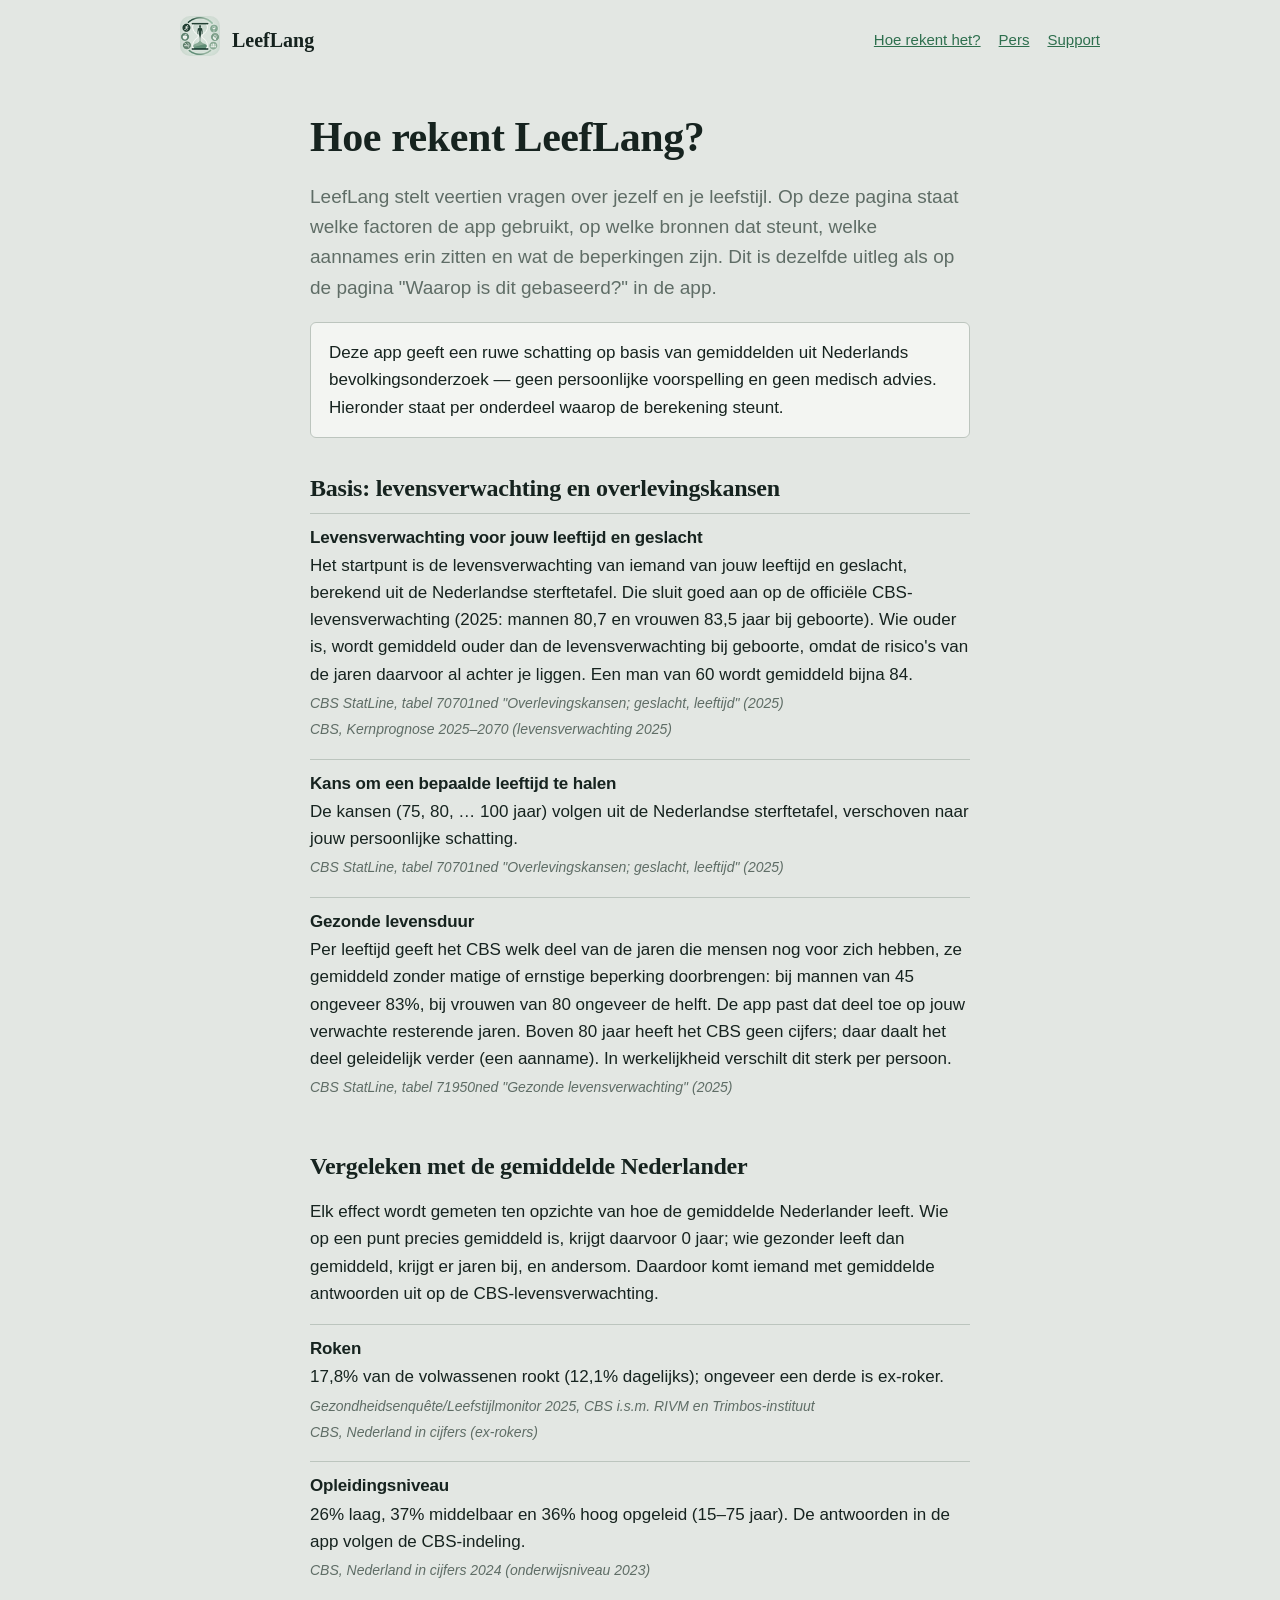
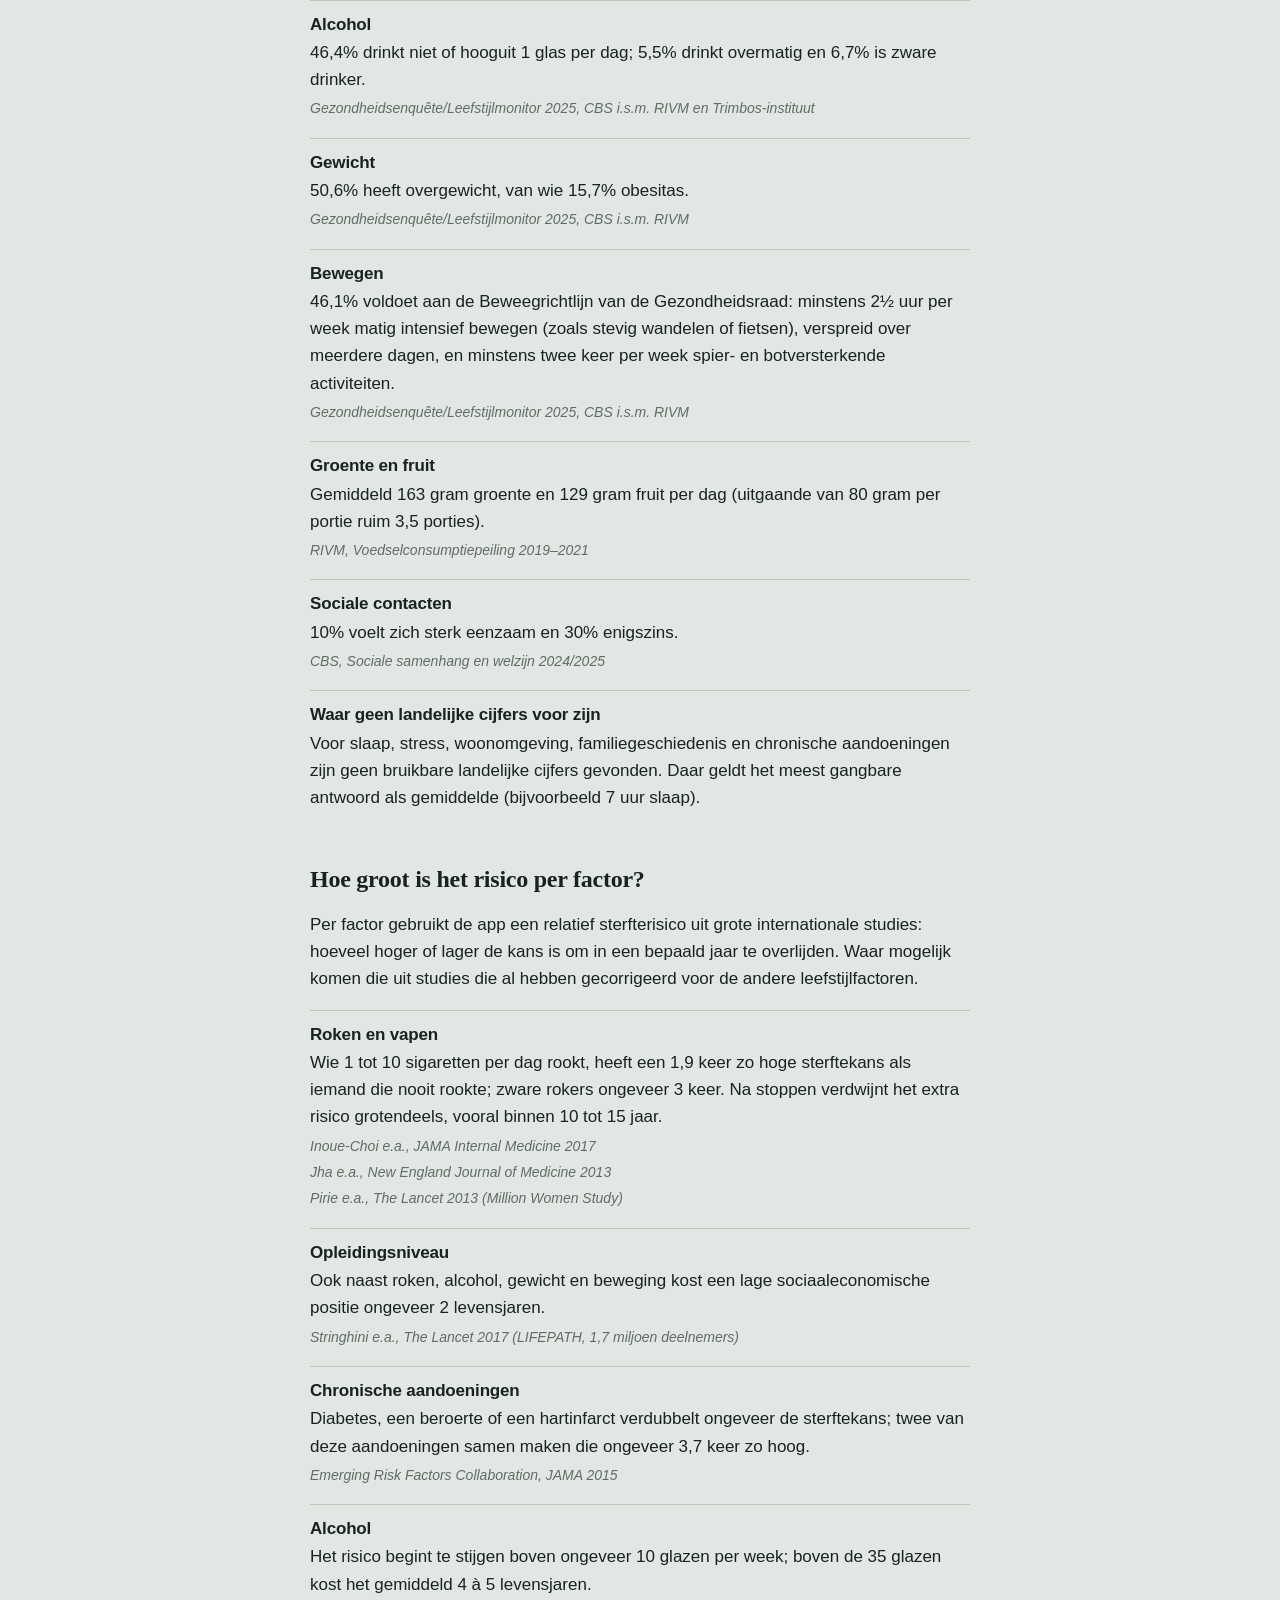
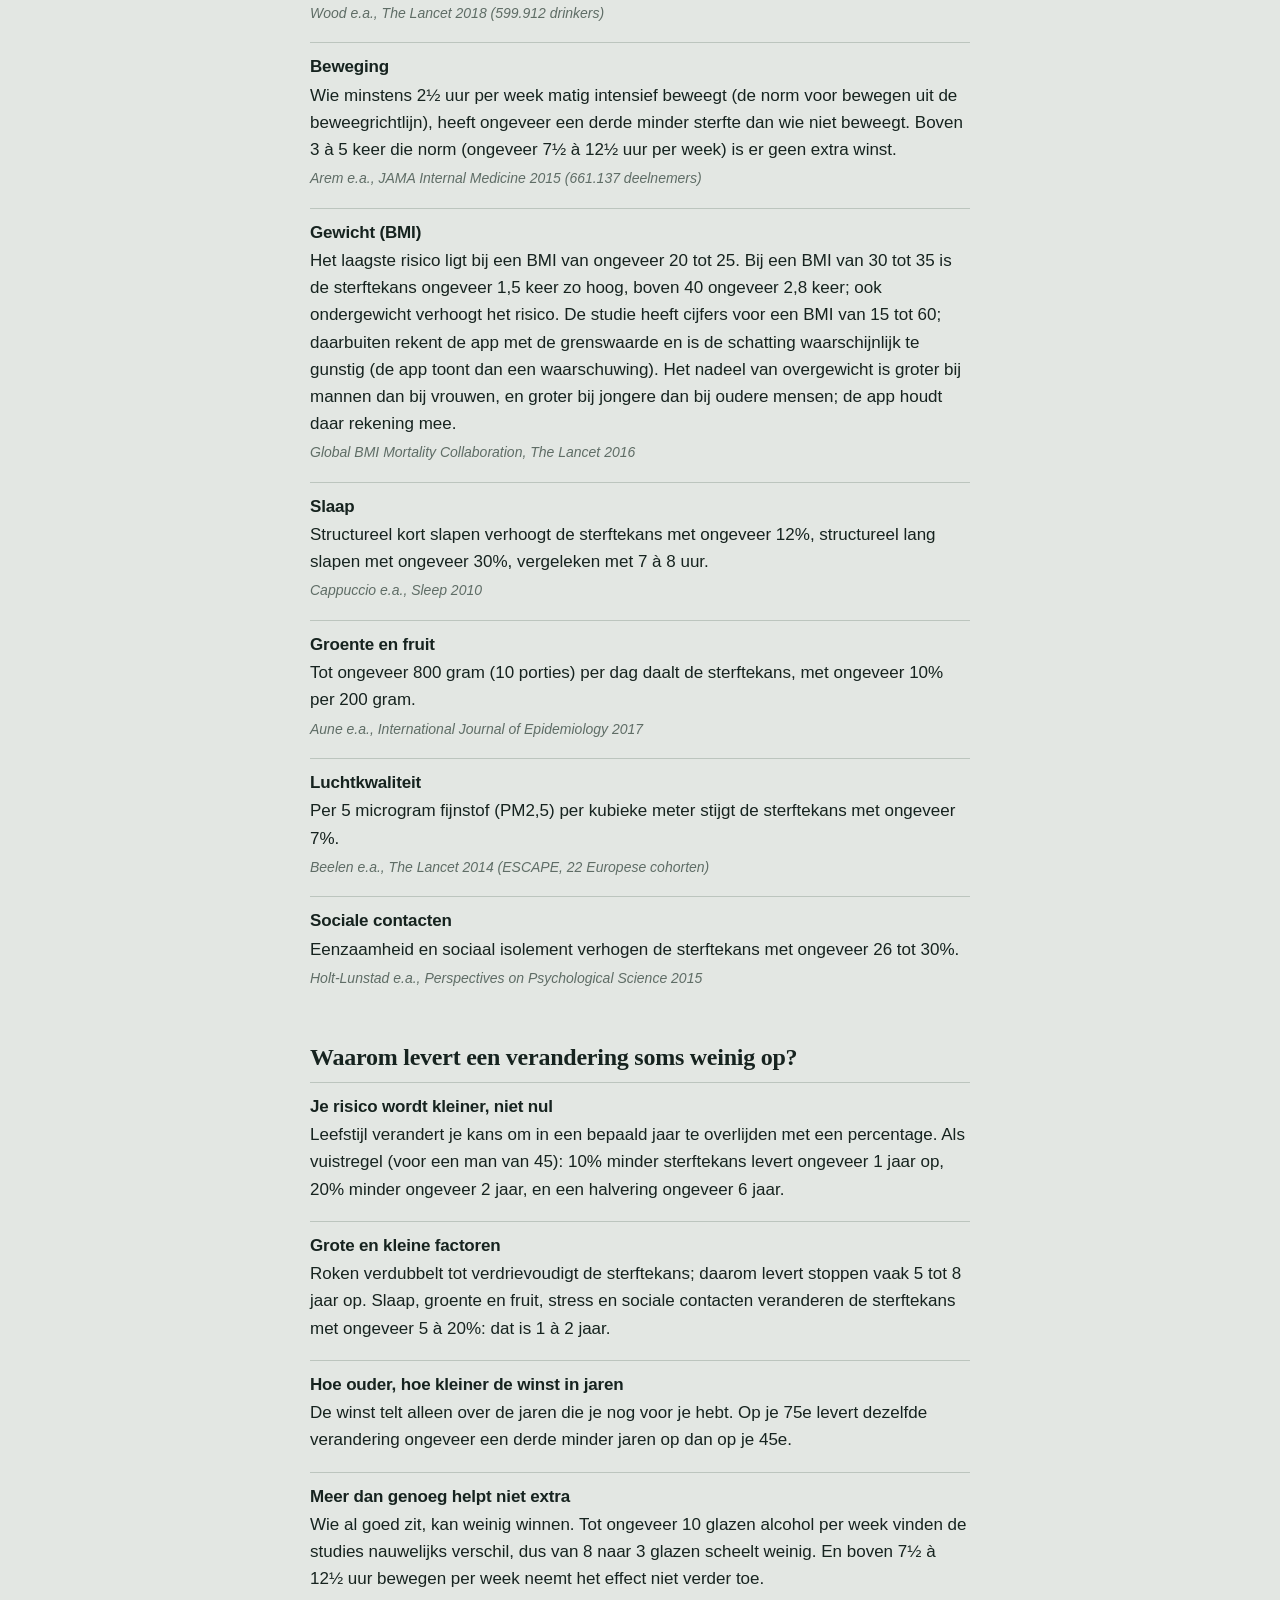
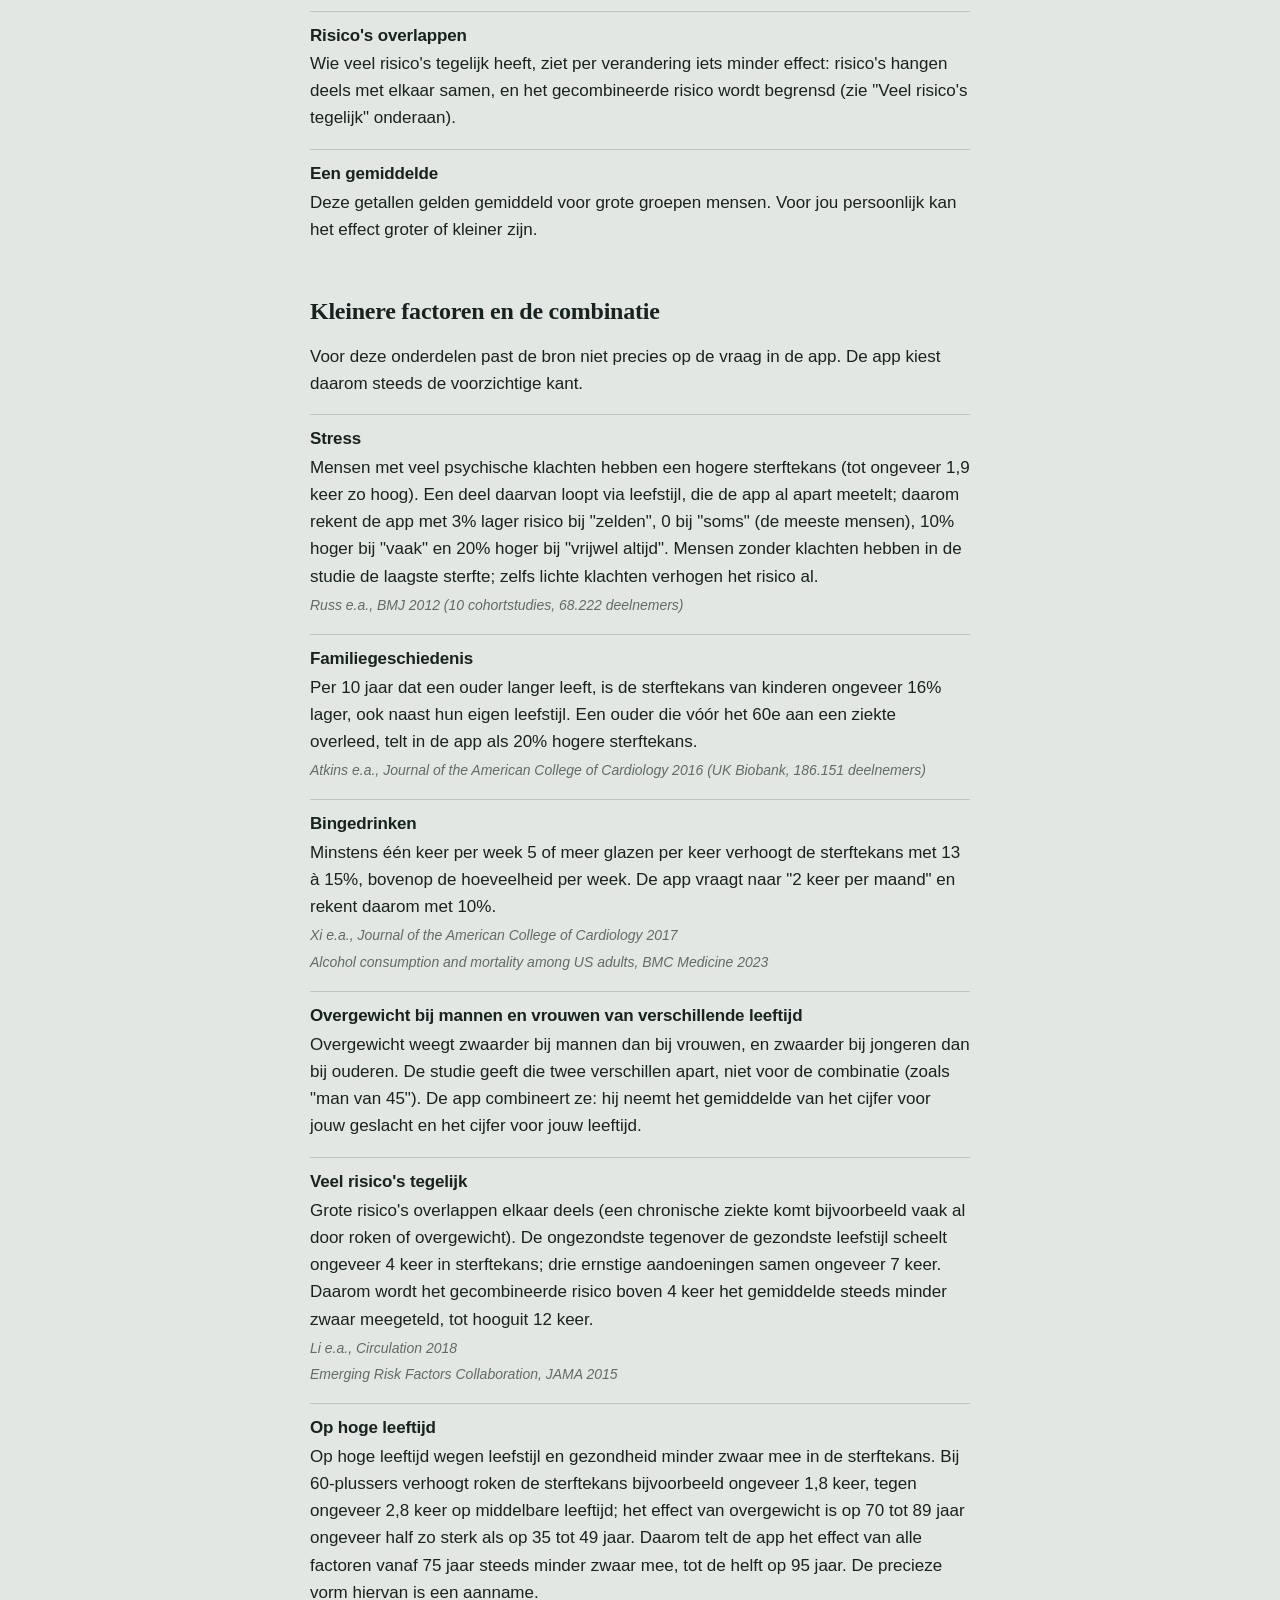
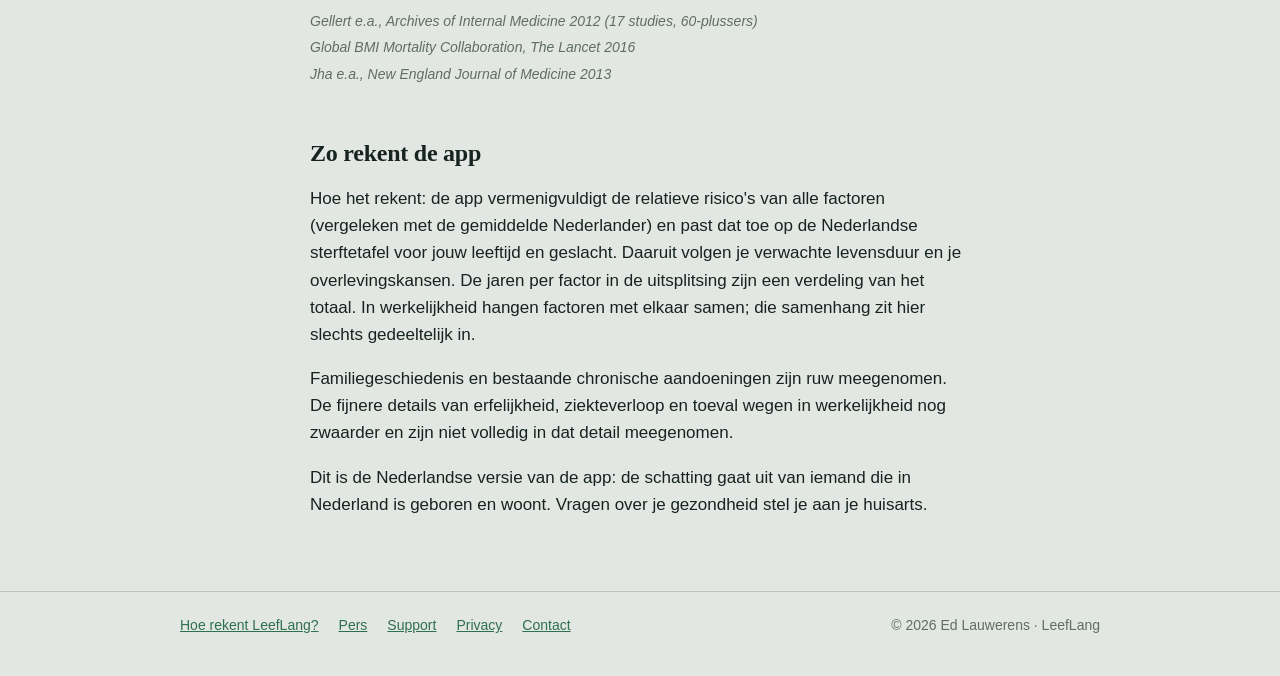
==== commit a39f013c: "Berekening: uitleg BMI naar geslacht en leeftijd duidelijker" ====
--- a/berekening.html
+++ b/berekening.html
@@ -12,6 +12,7 @@
 <meta property="og:image" content="https://edlauwerens.github.io/leeflang/assets/og.png">
 <meta property="og:locale" content="nl_NL">
 <meta name="twitter:card" content="summary_large_image">
+<meta name="apple-itunes-app" content="app-id=6817483549">
 <link rel="icon" href="assets/favicon.png">
 <link rel="apple-touch-icon" href="assets/apple-touch-icon.png">
 <link rel="stylesheet" href="style.css">
@@ -72,7 +73,7 @@
 <div class="src"><h3>Stress</h3><p>Mensen met veel psychische klachten hebben een hogere sterftekans (tot ongeveer 1,9 keer zo hoog). Een deel daarvan loopt via leefstijl, die de app al apart meetelt; daarom rekent de app met 3% lager risico bij "zelden", 0 bij "soms" (de meeste mensen), 10% hoger bij "vaak" en 20% hoger bij "vrijwel altijd". Mensen zonder klachten hebben in de studie de laagste sterfte; zelfs lichte klachten verhogen het risico al.</p><p class="ref">Russ e.a., BMJ 2012 (10 cohortstudies, 68.222 deelnemers)</p></div>
 <div class="src"><h3>Familiegeschiedenis</h3><p>Per 10 jaar dat een ouder langer leeft, is de sterftekans van kinderen ongeveer 16% lager, ook naast hun eigen leefstijl. Een ouder die vóór het 60e aan een ziekte overleed, telt in de app als 20% hogere sterftekans.</p><p class="ref">Atkins e.a., Journal of the American College of Cardiology 2016 (UK Biobank, 186.151 deelnemers)</p></div>
 <div class="src"><h3>Bingedrinken</h3><p>Minstens één keer per week 5 of meer glazen per keer verhoogt de sterftekans met 13 à 15%, bovenop de hoeveelheid per week. De app vraagt naar "2 keer per maand" en rekent daarom met 10%.</p><p class="ref">Xi e.a., Journal of the American College of Cardiology 2017</p><p class="ref">Alcohol consumption and mortality among US adults, BMC Medicine 2023</p></div>
-<div class="src"><h3>Overgewicht bij mannen en vrouwen van verschillende leeftijd</h3><p>De studie geeft het verschil tussen mannen en vrouwen en tussen leeftijden los van elkaar. De app neemt per persoon het gemiddelde van die twee.</p></div>
+<div class="src"><h3>Overgewicht bij mannen en vrouwen van verschillende leeftijd</h3><p>Overgewicht weegt zwaarder bij mannen dan bij vrouwen, en zwaarder bij jongeren dan bij ouderen. De studie geeft die twee verschillen apart, niet voor de combinatie (zoals "man van 45"). De app combineert ze: hij neemt het gemiddelde van het cijfer voor jouw geslacht en het cijfer voor jouw leeftijd.</p></div>
 <div class="src"><h3>Veel risico's tegelijk</h3><p>Grote risico's overlappen elkaar deels (een chronische ziekte komt bijvoorbeeld vaak al door roken of overgewicht). De ongezondste tegenover de gezondste leefstijl scheelt ongeveer 4 keer in sterftekans; drie ernstige aandoeningen samen ongeveer 7 keer. Daarom wordt het gecombineerde risico boven 4 keer het gemiddelde steeds minder zwaar meegeteld, tot hooguit 12 keer.</p><p class="ref">Li e.a., Circulation 2018</p><p class="ref">Emerging Risk Factors Collaboration, JAMA 2015</p></div>
 <div class="src"><h3>Op hoge leeftijd</h3><p>Op hoge leeftijd wegen leefstijl en gezondheid minder zwaar mee in de sterftekans. Bij 60-plussers verhoogt roken de sterftekans bijvoorbeeld ongeveer 1,8 keer, tegen ongeveer 2,8 keer op middelbare leeftijd; het effect van overgewicht is op 70 tot 89 jaar ongeveer half zo sterk als op 35 tot 49 jaar. Daarom telt de app het effect van alle factoren vanaf 75 jaar steeds minder zwaar mee, tot de helft op 95 jaar. De precieze vorm hiervan is een aanname.</p><p class="ref">Gellert e.a., Archives of Internal Medicine 2012 (17 studies, 60-plussers)</p><p class="ref">Global BMI Mortality Collaboration, The Lancet 2016</p><p class="ref">Jha e.a., New England Journal of Medicine 2013</p></div>
   <h2>Zo rekent de app</h2>
